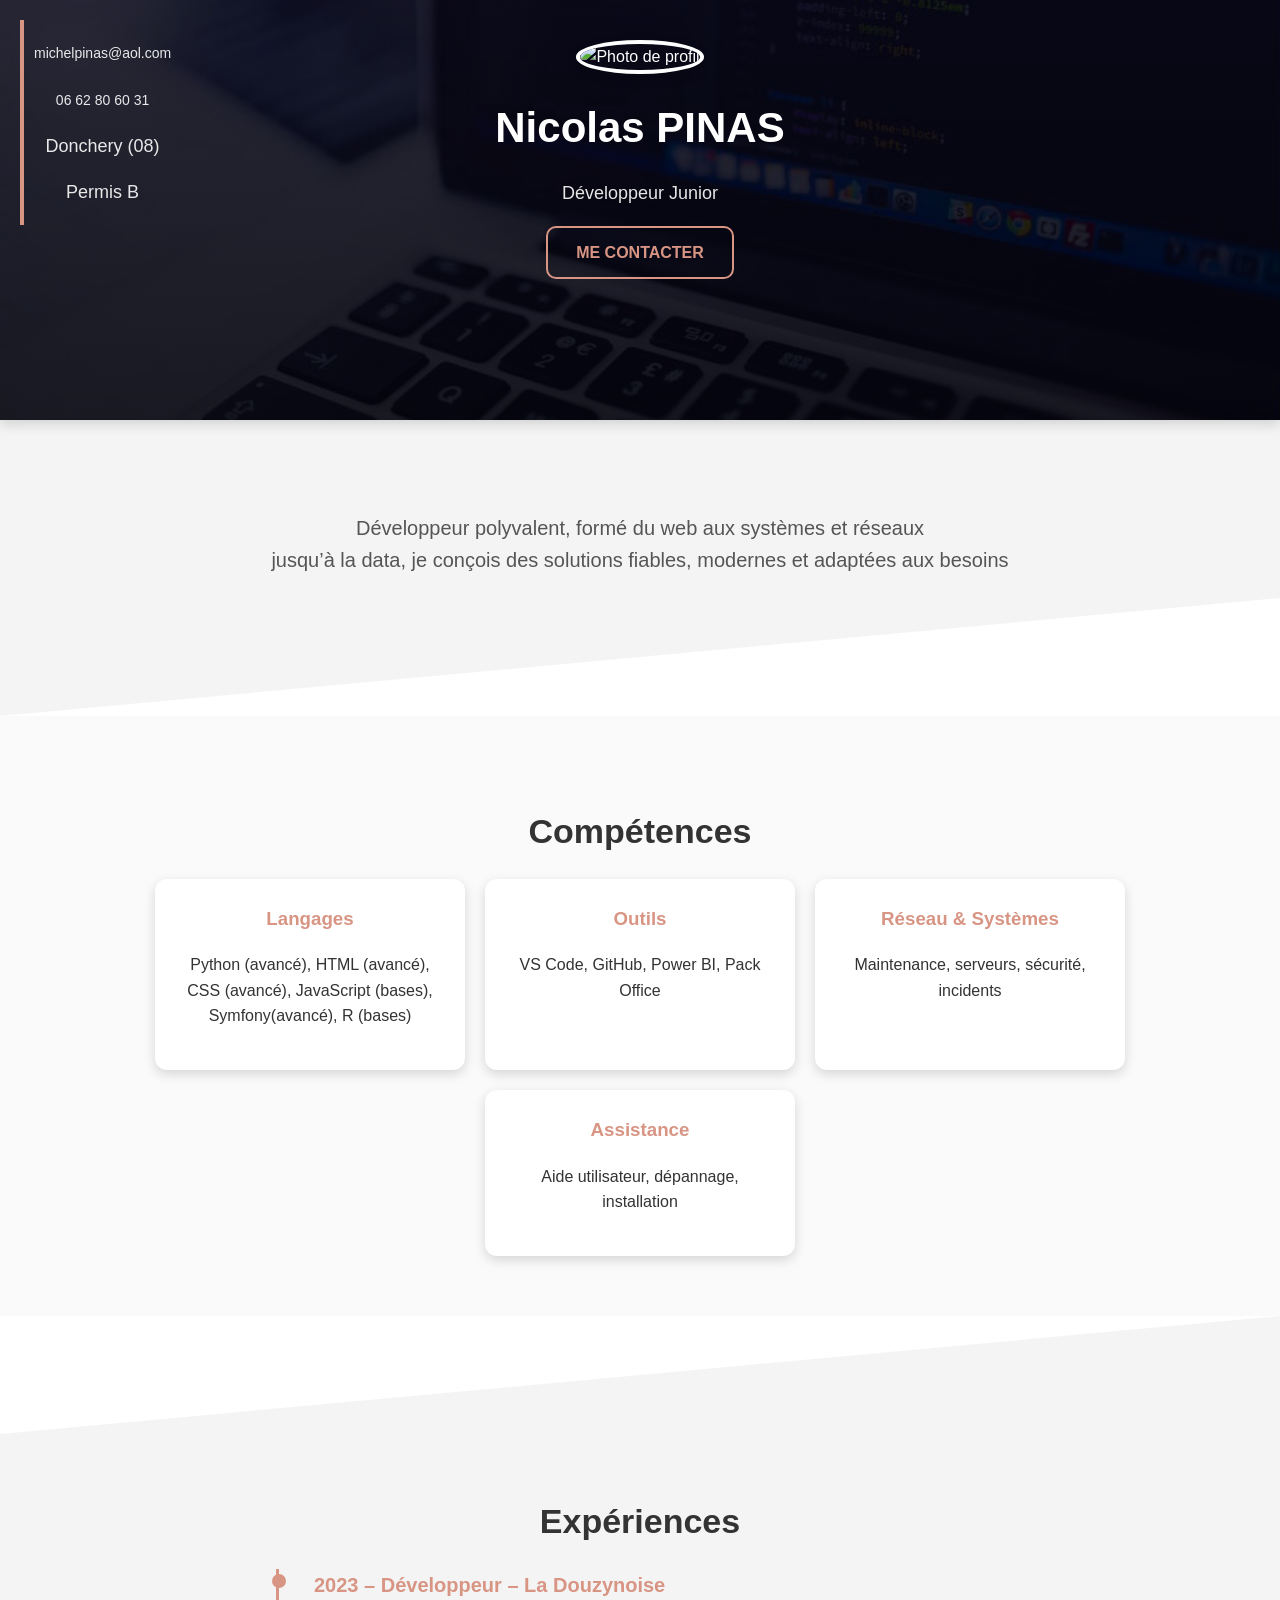
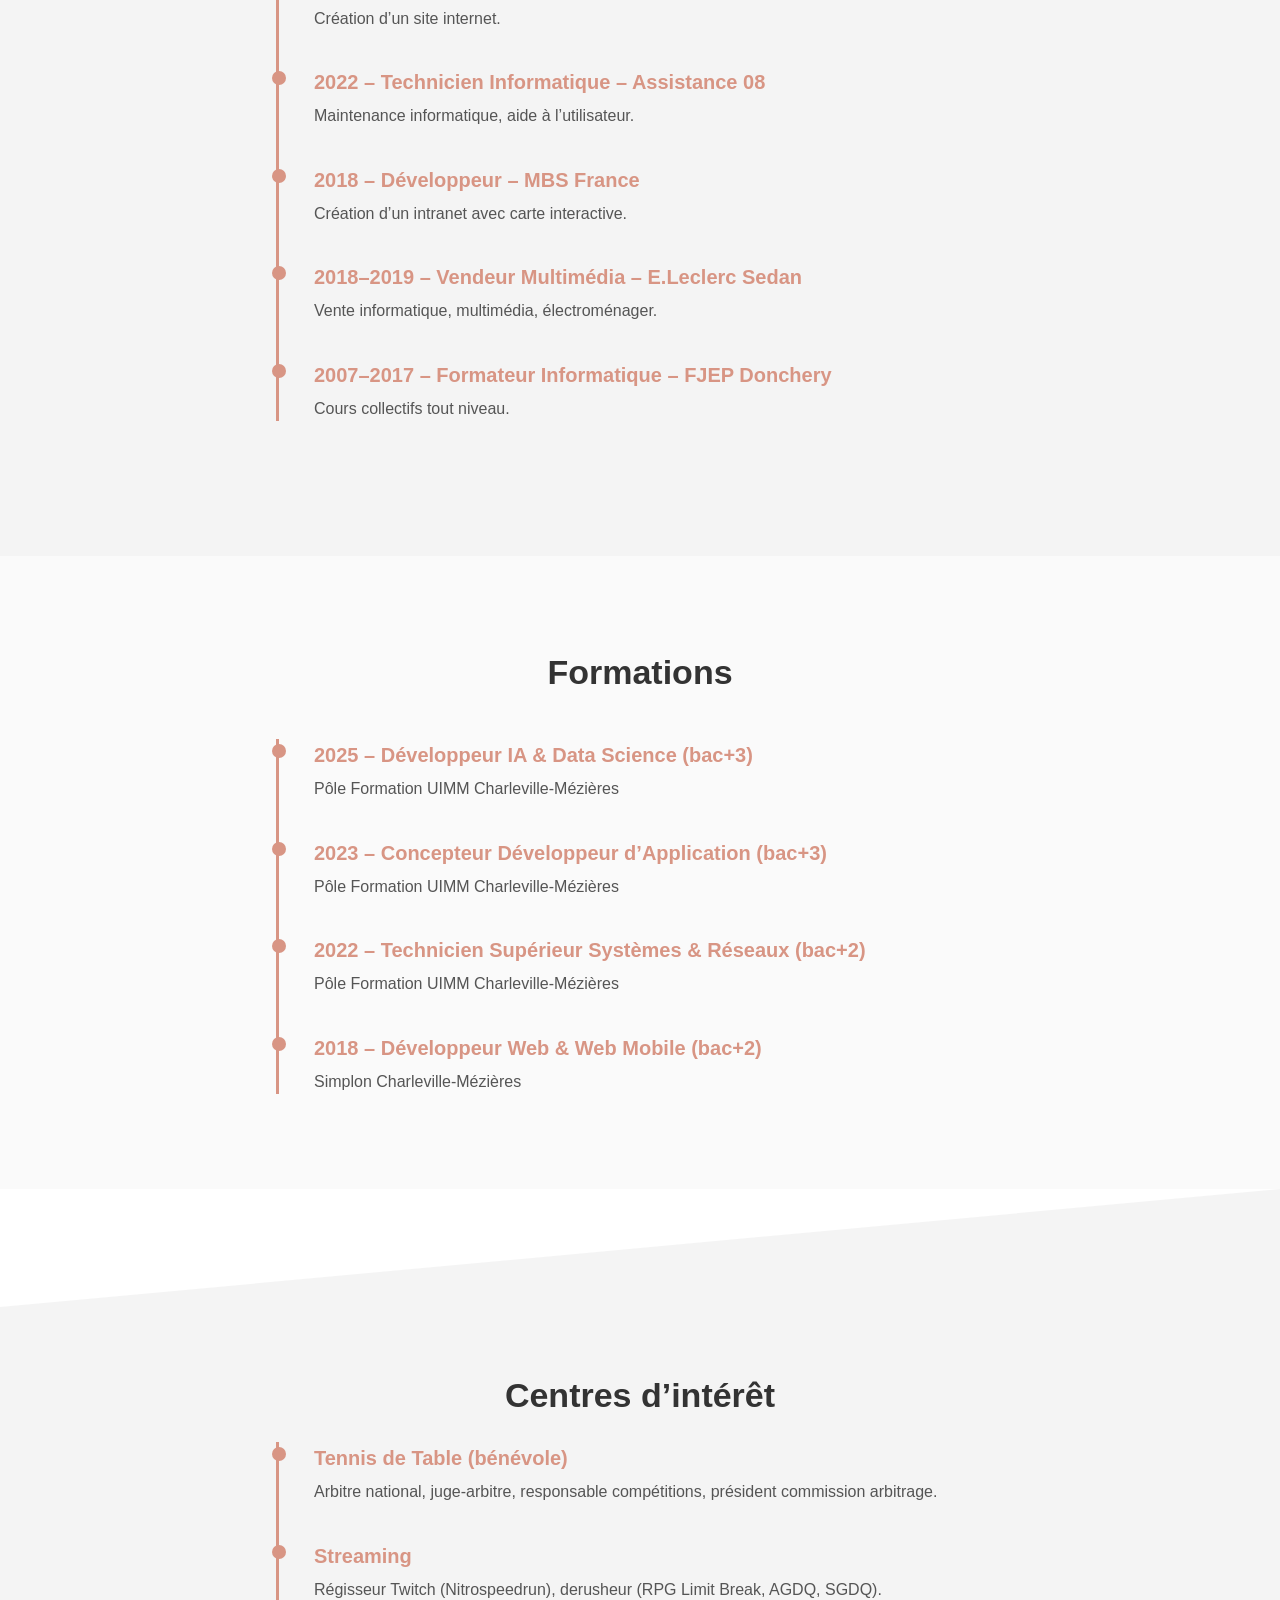
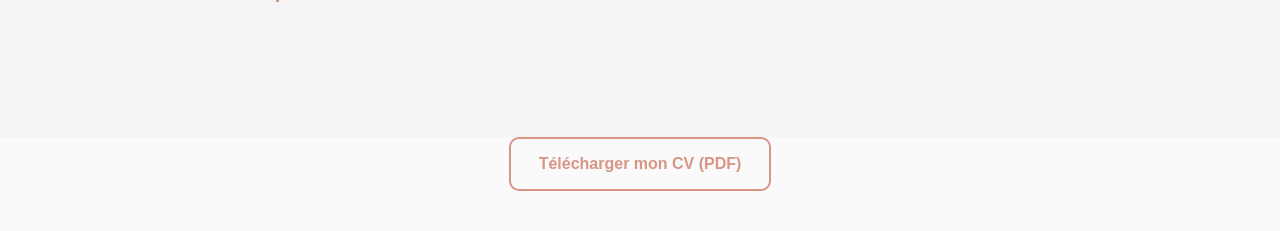
==== cv.html @ ec6dd77d "Mise en ligne du portfolio" ====
<!doctype html>
<html lang="fr">
  <head>
    <meta charset="UTF-8" />
    <meta name="viewport" content="width=device-width, initial-scale=1.0" />
    <link rel="stylesheet" href="/style.css" />
    <title>CV – Nicolas PINAS</title>
  </head>

  <body>
    <!-- HERO / COVER -->
    <div class="cover">
      <img src="/images/nico.png" class="cover_profile" alt="Photo de profil" />
      <h1>Nicolas PINAS</h1>
      <p>Développeur Junior</p>

      <div style="text-align: center">
        <a
          class="boutton_contact"
          href="mailto:michelpinas@aol.com?subject=Contact%20depuis%20mon%20CV"
        >
          ME CONTACTER
        </a>
      </div>

      <div class="cover_contact">
        <p><a href="mailto:michelpinas@aol.com">michelpinas@aol.com</a></p>
        <p><a href="tel:+33662806031">06 62 80 60 31</a></p>
        <p>Donchery (08)</p>
        <p>Permis B</p>
      </div>
    </div>

    <!-- INTRO -->
    <div class="section section_grise1">
      <div class="barre"></div>
      <p class="presentation">
        <br />Développeur polyvalent, formé du web aux systèmes et réseaux
        <br />
        jusqu’à la data, je conçois des solutions fiables, modernes et adaptées
        aux besoins
      </p>
    </div>

    <!-- COMPÉTENCES -->
    <div class="section">
      <h2>Compétences</h2>

      <div
        style="
          display: flex;
          flex-wrap: wrap;
          gap: 20px;
          justify-content: center;
        "
      >
        <div class="card">
          <h3>Langages</h3>
          <p>
            Python (avancé), HTML (avancé), CSS (avancé), JavaScript (bases),
            Symfony(avancé), R (bases)
          </p>
        </div>
        <div class="card">
          <h3>Outils</h3>
          <p>VS Code, GitHub, Power BI, Pack Office</p>
        </div>
        <div class="card">
          <h3>Réseau & Systèmes</h3>
          <p>Maintenance, serveurs, sécurité, incidents</p>
        </div>
        <div class="card">
          <h3>Assistance</h3>
          <p>Aide utilisateur, dépannage, installation</p>
        </div>
      </div>
    </div>

    <!-- EXPÉRIENCES -->
    <div class="section section_grise2">
      <h2>Expériences</h2>

      <div class="timeline">
        <div class="timeline_item">
          <h3>2023 – Développeur – La Douzynoise</h3>
          <p>Création d’un site internet.</p>
        </div>

        <div class="timeline_item">
          <h3>2022 – Technicien Informatique – Assistance 08</h3>
          <p>Maintenance informatique, aide à l’utilisateur.</p>
        </div>

        <div class="timeline_item">
          <h3>2018 – Développeur – MBS France</h3>
          <p>Création d’un intranet avec carte interactive.</p>
        </div>

        <div class="timeline_item">
          <h3>2018–2019 – Vendeur Multimédia – E.Leclerc Sedan</h3>
          <p>Vente informatique, multimédia, électroménager.</p>
        </div>

        <div class="timeline_item">
          <h3>2007–2017 – Formateur Informatique – FJEP Donchery</h3>
          <p>Cours collectifs tout niveau.</p>
        </div>
      </div>
    </div>

    <!-- FORMATIONS -->
    <div class="section">
      <h2>Formations</h2>

      <div class="timeline_wrapper">
        <div class="timeline">
          <div class="timeline_item">
            <h3>2025 – Développeur IA & Data Science (bac+3)</h3>
            <p>Pôle Formation UIMM Charleville-Mézières</p>
          </div>

          <div class="timeline_item">
            <h3>2023 – Concepteur Développeur d’Application (bac+3)</h3>
            <p>Pôle Formation UIMM Charleville-Mézières</p>
          </div>

          <div class="timeline_item">
            <h3>2022 – Technicien Supérieur Systèmes & Réseaux (bac+2)</h3>
            <p>Pôle Formation UIMM Charleville-Mézières</p>
          </div>

          <div class="timeline_item">
            <h3>2018 – Développeur Web & Web Mobile (bac+2)</h3>
            <p>Simplon Charleville-Mézières</p>
          </div>
        </div>
      </div>
    </div>

    <!-- CENTRES D'INTÉRÊT -->
    <div class="section section_grise2">
      <h2>Centres d’intérêt</h2>

      <div class="timeline">
        <div class="timeline_item">
          <h3>Tennis de Table (bénévole)</h3>
          <p>
            Arbitre national, juge-arbitre, responsable compétitions, président
            commission arbitrage.
          </p>
        </div>

        <div class="timeline_item">
          <h3>Streaming</h3>
          <p>
            Régisseur Twitch (Nitrospeedrun), derusheur (RPG Limit Break, AGDQ,
            SGDQ).
          </p>
        </div>
      </div>
    </div>

    <!-- BOUTON CV -->
    <div style="text-align: center; margin-bottom: 40px">
      <a class="boutton_cv" href="cv_Nicolas_Pinas.pdf"
        >Télécharger mon CV (PDF)</a
      >
    </div>
  </body>
</html>
---- style.css ----
/* ============================================================
   VARIABLES
============================================================ */
:root {
  --color1: #d89584;
  --color2: #ffffff;
  --color3: #f4f4f4;
  --text-dark: #333;
  --text-light: #555;
  --shadow: 0 4px 12px rgba(0, 0, 0, 0.15);
  --shadow-hover: 0 6px 20px rgba(0, 0, 0, 0.25);
  --radius: 12px;
  --transition: 0.3s ease;
}

/* ============================================================
   GLOBAL
============================================================ */
body {
  margin: 0;
  font-family: "Segoe UI", Arial, sans-serif;
  background-color: #fafafa;
  color: var(--text-dark);
  line-height: 1.6;
}

h1,
h2,
h3 {
  font-weight: 700;
}

/* ============================================================
   COVER / HERO
============================================================ */
.cover {
  background:
    linear-gradient(to bottom, rgba(0, 0, 0, 0.4), rgba(0, 0, 0, 0.6)),
    url(/images/cover.jpg) no-repeat center/cover;
  height: 380px;
  position: relative;
  text-align: center;
  color: white;
  padding-top: 40px;
  box-shadow: var(--shadow);
}

.cover_profile {
  height: 120px;
  border-radius: 50%;
  border: 4px solid white;
  box-shadow: var(--shadow);
  margin-bottom: 10px;
  transition: var(--transition);
}

.cover_profile:hover {
  transform: scale(1.05);
}

.cover h1 {
  font-size: 42px;
  margin: 10px 0 5px 0;
}

.cover p {
  font-size: 18px;
  opacity: 0.9;
}

.cover_contact {
  position: absolute;
  top: 20px;
  left: 20px;
  border-left: 4px solid var(--color1);
  padding-left: 10px;
}

.cover_contact a {
  color: white;
  text-decoration: none;
  font-size: 14px;
  transition: var(--transition);
}

.cover_contact a:hover {
  opacity: 0.7;
}

/* ============================================================
   BUTTONS — CHOISIS TON STYLE CI-DESSOUS
============================================================ */

/* ------------------------------------------------------------
   STYLE 1 — GLASSMORPHISM (MODERNE, TRANSLUCIDE)
------------------------------------------------------------ */
/*
.boutton_contact,
.boutton_cv {
  display: inline-block;
  padding: 12px 28px;
  border-radius: var(--radius);
  background: rgba(255, 255, 255, 0.15);
  backdrop-filter: blur(6px);
  border: 1px solid rgba(255, 255, 255, 0.4);
  color: white;
  font-weight: 600;
  text-decoration: none;
  transition: var(--transition);
}

.boutton_contact:hover,
.boutton_cv:hover {
  background: var(--color1);
  border-color: var(--color1);
  transform: translateY(-3px);
  box-shadow: var(--shadow-hover);
}
*/

/* ------------------------------------------------------------
   STYLE 2 — MATERIAL DESIGN (BOUTON PLEIN, PRO)
------------------------------------------------------------ */
/*
.boutton_contact,
.boutton_cv {
  display: inline-block;
  padding: 12px 28px;
  border-radius: 8px;
  background: var(--color1);
  color: white;
  font-weight: 600;
  text-decoration: none;
  transition: var(--transition);
  box-shadow: var(--shadow);
}

.boutton_contact:hover,
.boutton_cv:hover {
  background: #c07a6c;
  transform: translateY(-3px);
  box-shadow: var(--shadow-hover);
}
*/

/* ------------------------------------------------------------
   STYLE 3 — OUTLINE PREMIUM (ÉLÉGANT, MINIMALISTE)
------------------------------------------------------------ */

.boutton_contact,
.boutton_cv {
  display: inline-block;
  padding: 12px 28px;
  border-radius: 10px;
  border: 2px solid var(--color1);
  color: var(--color1);
  background: transparent;
  font-weight: 600;
  text-decoration: none;
  transition: var(--transition);
}

.boutton_contact:hover,
.boutton_cv:hover {
  background: var(--color1);
  color: white;
  transform: translateY(-3px);
}

/* ============================================================
   SECTIONS
============================================================ */
.section {
  padding: 60px 40px;
}

.section_grise1 {
  background: url(/images/triangle2white.svg) no-repeat center bottom/100%;
  background-color: var(--color3);
  padding-bottom: 140px;
}

.section_grise2 {
  background: url(/images/triangle1white.svg) no-repeat center top/100%;
  background-color: var(--color3);
  padding-top: 150px;
  padding-bottom: 100px;
}

h2 {
  text-align: center;
  font-size: 34px;
  margin-bottom: 20px;
  color: var(--text-dark);
}

.presentation {
  text-align: center;
  font-size: 20px;
  max-width: 800px;
  margin: auto;
  color: var(--text-light);
}

/* ============================================================
   CARDS
============================================================ */
.card {
  background: white;
  border-radius: var(--radius);
  padding: 25px;
  width: 260px;
  text-align: center;
  box-shadow: var(--shadow);
  transition: var(--transition);
}

.card:hover {
  transform: translateY(-6px);
  box-shadow: var(--shadow-hover);
}

.card h3 {
  margin-top: 0;
  color: var(--color1);
}

/* ============================================================
   TIMELINE
============================================================ */
.timeline_wrapper {
  margin-top: 40px;
}

.timeline {
  max-width: 700px;
  margin: auto;
  border-left: 3px solid var(--color1);
  padding-left: 25px;
}

.timeline_item {
  margin-bottom: 35px;
  position: relative;
  padding-left: 10px;
}

.timeline_item::before {
  content: "";
  width: 14px;
  height: 14px;
  background: var(--color1);
  border-radius: 50%;
  position: absolute;
  left: -32px;
  top: 5px;
}

.timeline_item h3 {
  margin: 0;
  color: var(--color1);
  font-size: 20px;
}

.timeline_item p {
  margin-top: 5px;
  color: var(--text-light);
}

/* ============================================================
   RESPONSIVE
============================================================ */
@media (max-width: 768px) {
  .card {
    width: 100%;
  }

  .timeline {
    border-left: none;
    padding-left: 0;
  }

  .timeline_item::before {
    display: none;
  }

  .cover {
    height: auto;
    padding-bottom: 40px;
  }
}
.about_container {
  max-width: 900px;
  margin: auto;
  text-align: center;
}

.about_highlights {
  display: flex;
  justify-content: center;
  gap: 25px;
  margin-top: 40px;
  flex-wrap: wrap;
}

.highlight_item {
  background: white;
  border-radius: var(--radius);
  padding: 25px;
  width: 260px;
  box-shadow: var(--shadow);
  transition: var(--transition);
}

.highlight_item:hover {
  transform: translateY(-6px);
  box-shadow: var(--shadow-hover);
}

.highlight_item h3 {
  margin-top: 0;
  color: var(--color1);
}
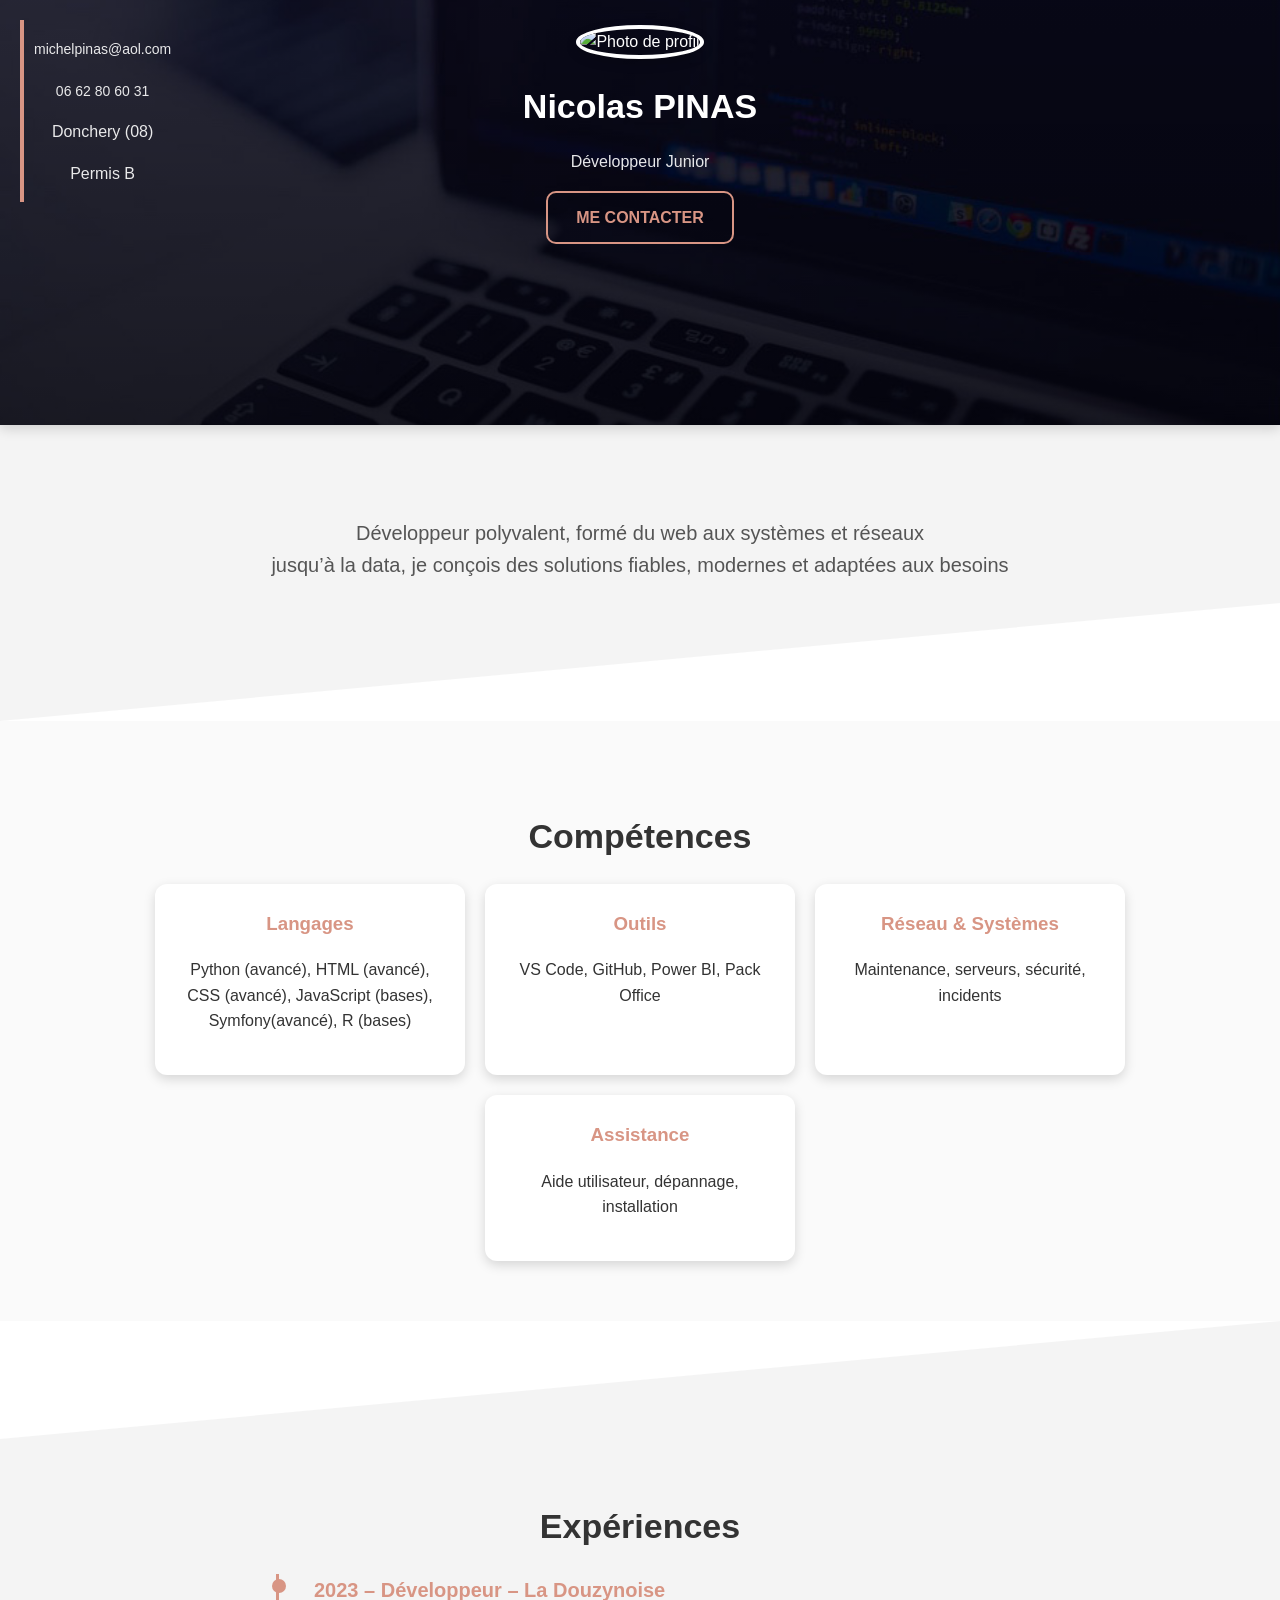
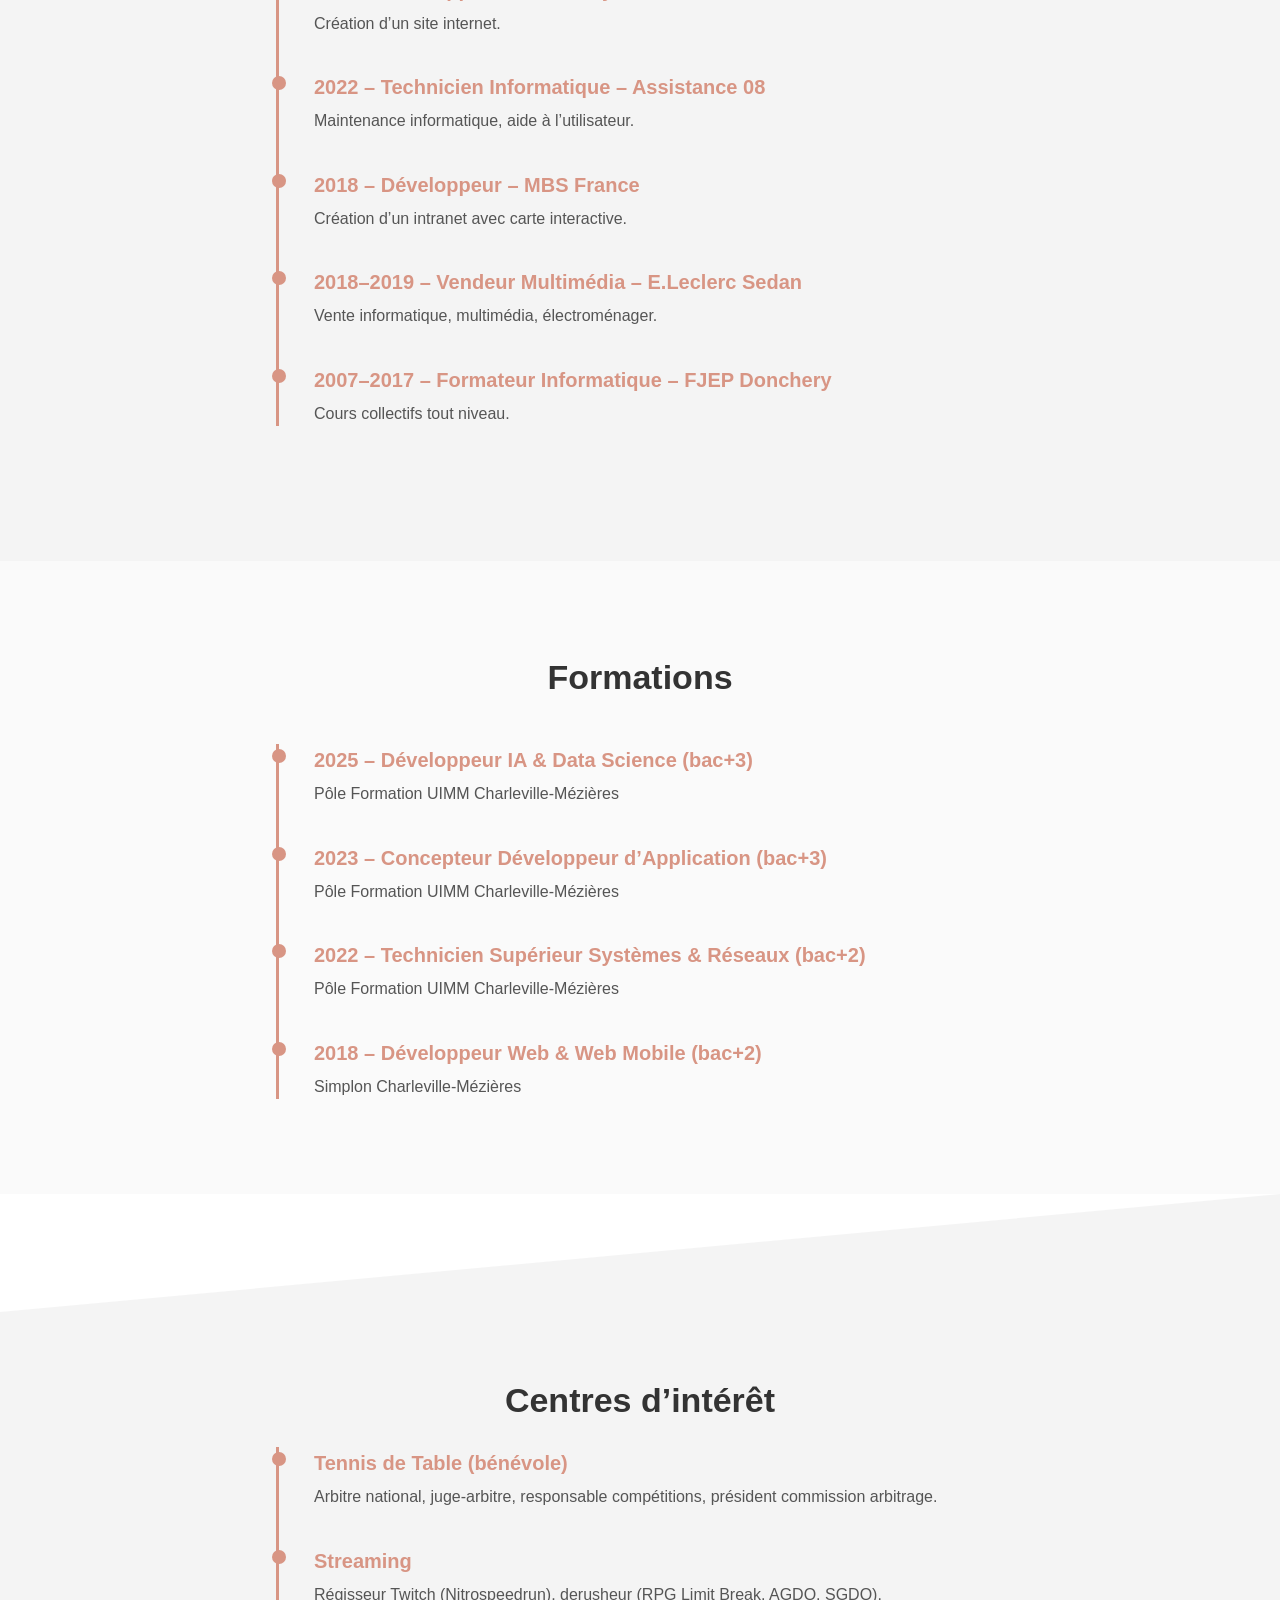
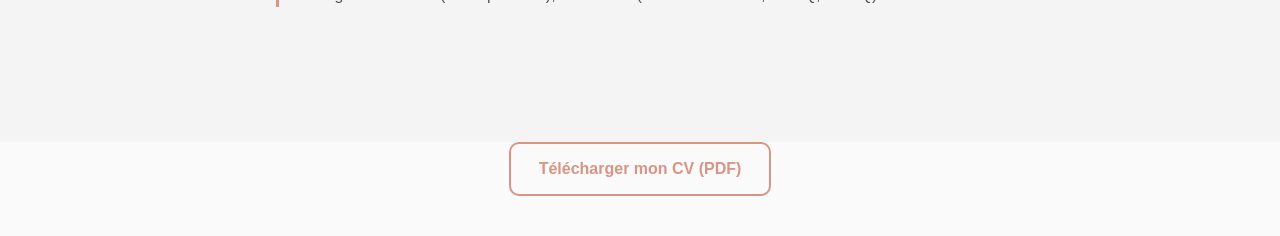
==== commit c66eb5c0: "Update stylesheet link with version query parameter" ====
--- a/cv.html
+++ b/cv.html
@@ -3,14 +3,14 @@
   <head>
     <meta charset="UTF-8" />
     <meta name="viewport" content="width=device-width, initial-scale=1.0" />
-    <link rel="stylesheet" href="/style.css" />
+    <link rel="stylesheet" href="style.css?v=4" />
     <title>CV – Nicolas PINAS</title>
   </head>
 
   <body>
     <!-- HERO / COVER -->
     <div class="cover">
-      <img src="/images/nico.png" class="cover_profile" alt="Photo de profil" />
+      <img src="images/nico.png" class="cover_profile" alt="Photo de profil" />
       <h1>Nicolas PINAS</h1>
       <p>Développeur Junior</p>
 
--- a/style.css
+++ b/style.css
@@ -36,12 +36,12 @@
 .cover {
   background:
     linear-gradient(to bottom, rgba(0, 0, 0, 0.4), rgba(0, 0, 0, 0.6)),
-    url(/images/cover.jpg) no-repeat center/cover;
-  height: 380px;
+    url(images/cover.jpg) no-repeat center/cover;
+  height: 400px; /* cover réduite */
   position: relative;
   text-align: center;
   color: white;
-  padding-top: 40px;
+  padding-top: 25px;
   box-shadow: var(--shadow);
 }
 
@@ -59,12 +59,12 @@
 }
 
 .cover h1 {
-  font-size: 42px;
+  font-size: 34px;
   margin: 10px 0 5px 0;
 }
 
 .cover p {
-  font-size: 18px;
+  font-size: 16px;
   opacity: 0.9;
 }
 
@@ -88,65 +88,8 @@
 }
 
 /* ============================================================
-   BUTTONS — CHOISIS TON STYLE CI-DESSOUS
-============================================================ */
-
-/* ------------------------------------------------------------
-   STYLE 1 — GLASSMORPHISM (MODERNE, TRANSLUCIDE)
------------------------------------------------------------- */
-/*
-.boutton_contact,
-.boutton_cv {
-  display: inline-block;
-  padding: 12px 28px;
-  border-radius: var(--radius);
-  background: rgba(255, 255, 255, 0.15);
-  backdrop-filter: blur(6px);
-  border: 1px solid rgba(255, 255, 255, 0.4);
-  color: white;
-  font-weight: 600;
-  text-decoration: none;
-  transition: var(--transition);
-}
-
-.boutton_contact:hover,
-.boutton_cv:hover {
-  background: var(--color1);
-  border-color: var(--color1);
-  transform: translateY(-3px);
-  box-shadow: var(--shadow-hover);
-}
-*/
-
-/* ------------------------------------------------------------
-   STYLE 2 — MATERIAL DESIGN (BOUTON PLEIN, PRO)
------------------------------------------------------------- */
-/*
-.boutton_contact,
-.boutton_cv {
-  display: inline-block;
-  padding: 12px 28px;
-  border-radius: 8px;
-  background: var(--color1);
-  color: white;
-  font-weight: 600;
-  text-decoration: none;
-  transition: var(--transition);
-  box-shadow: var(--shadow);
-}
-
-.boutton_contact:hover,
-.boutton_cv:hover {
-  background: #c07a6c;
-  transform: translateY(-3px);
-  box-shadow: var(--shadow-hover);
-}
-*/
-
-/* ------------------------------------------------------------
-   STYLE 3 — OUTLINE PREMIUM (ÉLÉGANT, MINIMALISTE)
------------------------------------------------------------- */
-
+   BUTTONS — OUTLINE PREMIUM
+============================================================ */
 .boutton_contact,
 .boutton_cv {
   display: inline-block;
@@ -175,13 +118,13 @@
 }
 
 .section_grise1 {
-  background: url(/images/triangle2white.svg) no-repeat center bottom/100%;
+  background: url(images/triangle2white.svg) no-repeat center bottom/100%;
   background-color: var(--color3);
   padding-bottom: 140px;
 }
 
 .section_grise2 {
-  background: url(/images/triangle1white.svg) no-repeat center top/100%;
+  background: url(images/triangle1white.svg) no-repeat center top/100%;
   background-color: var(--color3);
   padding-top: 150px;
   padding-bottom: 100px;
@@ -285,10 +228,14 @@
   }
 
   .cover {
-    height: auto;
+    height: 220px;
     padding-bottom: 40px;
   }
 }
+
+/* ============================================================
+   ABOUT SECTION
+============================================================ */
 .about_container {
   max-width: 900px;
   margin: auto;
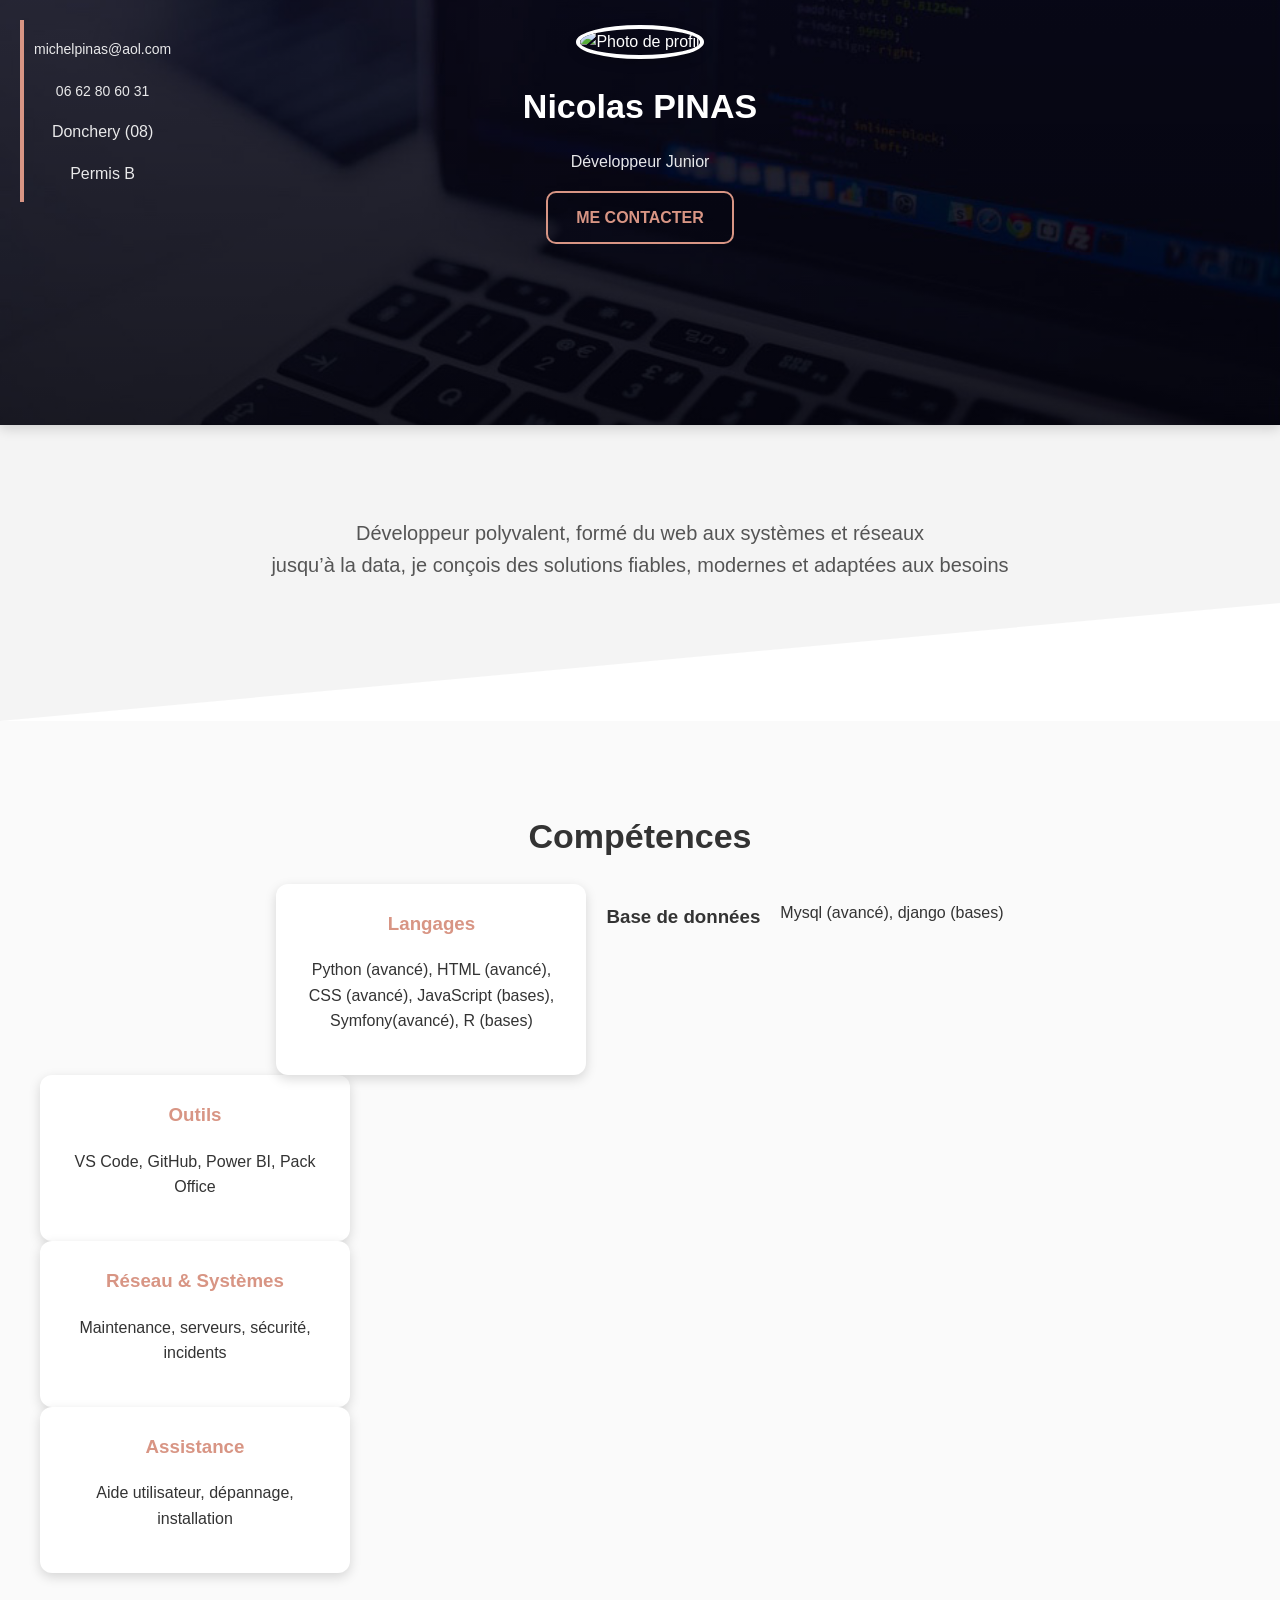
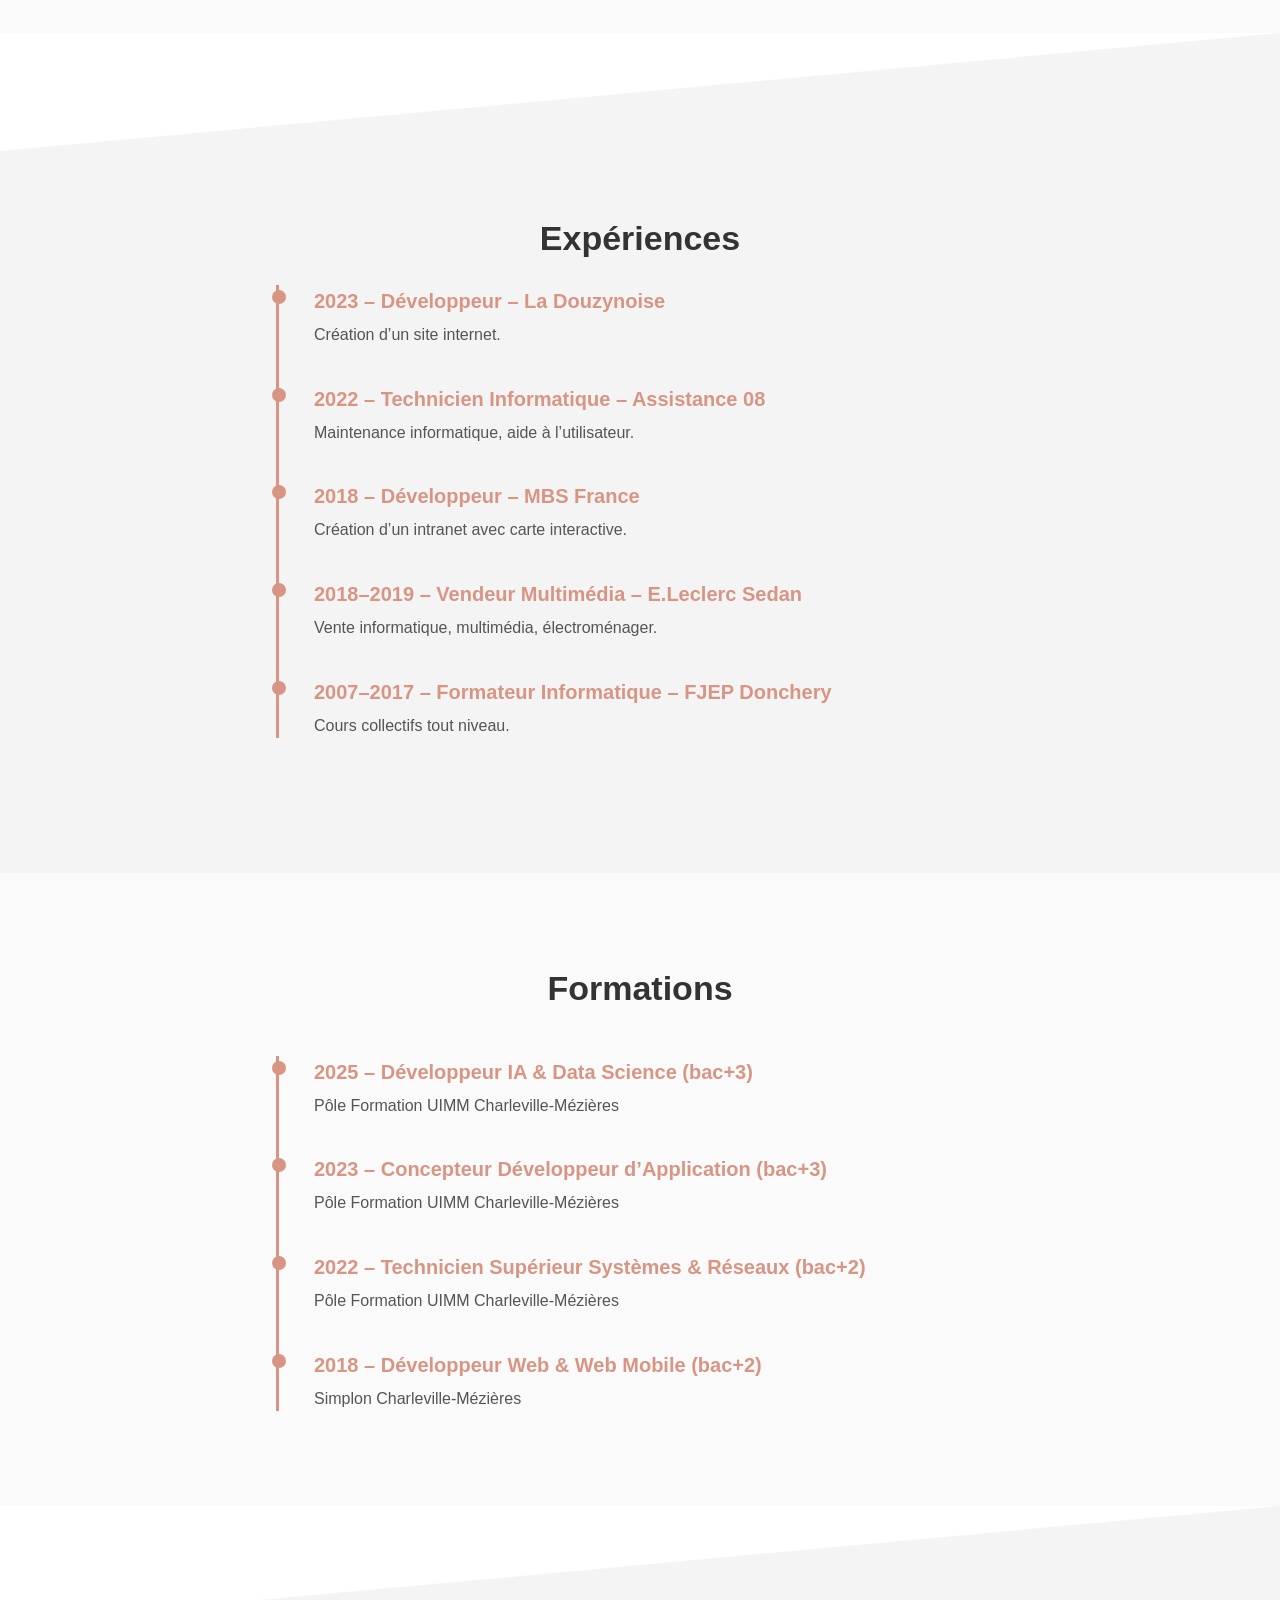
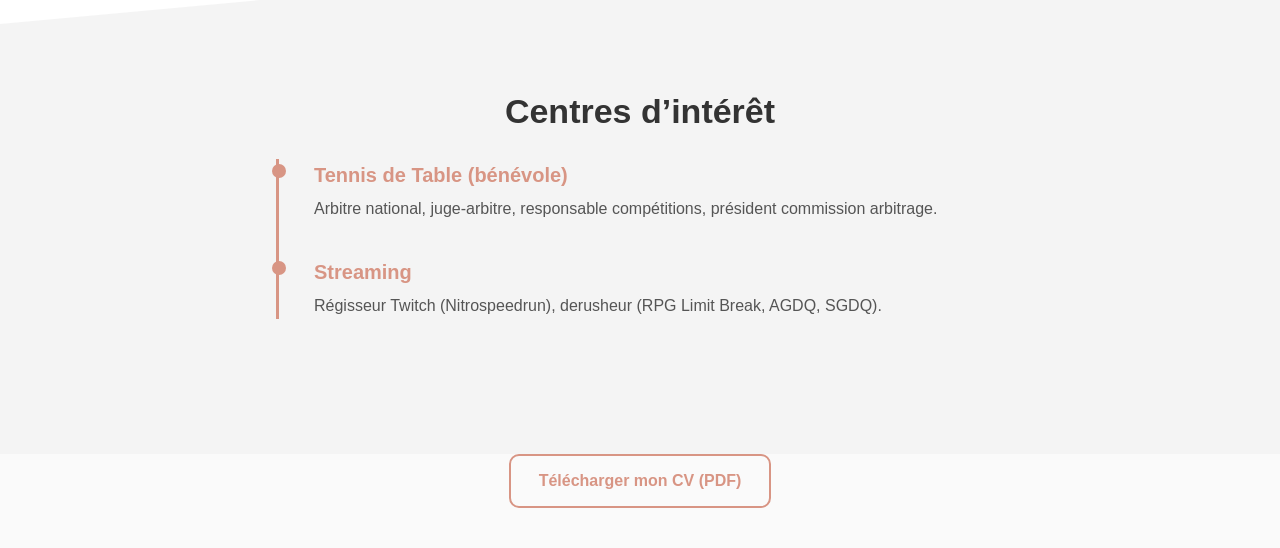
==== commit ea68e2f1: "Update cv.html" ====
--- a/cv.html
+++ b/cv.html
@@ -59,6 +59,11 @@
           <p>
             Python (avancé), HTML (avancé), CSS (avancé), JavaScript (bases),
             Symfony(avancé), R (bases)
+          </p>
+        </div>
+          <h3>Base de données</h3>
+          <p>
+            Mysql (avancé), django (bases) 
           </p>
         </div>
         <div class="card">
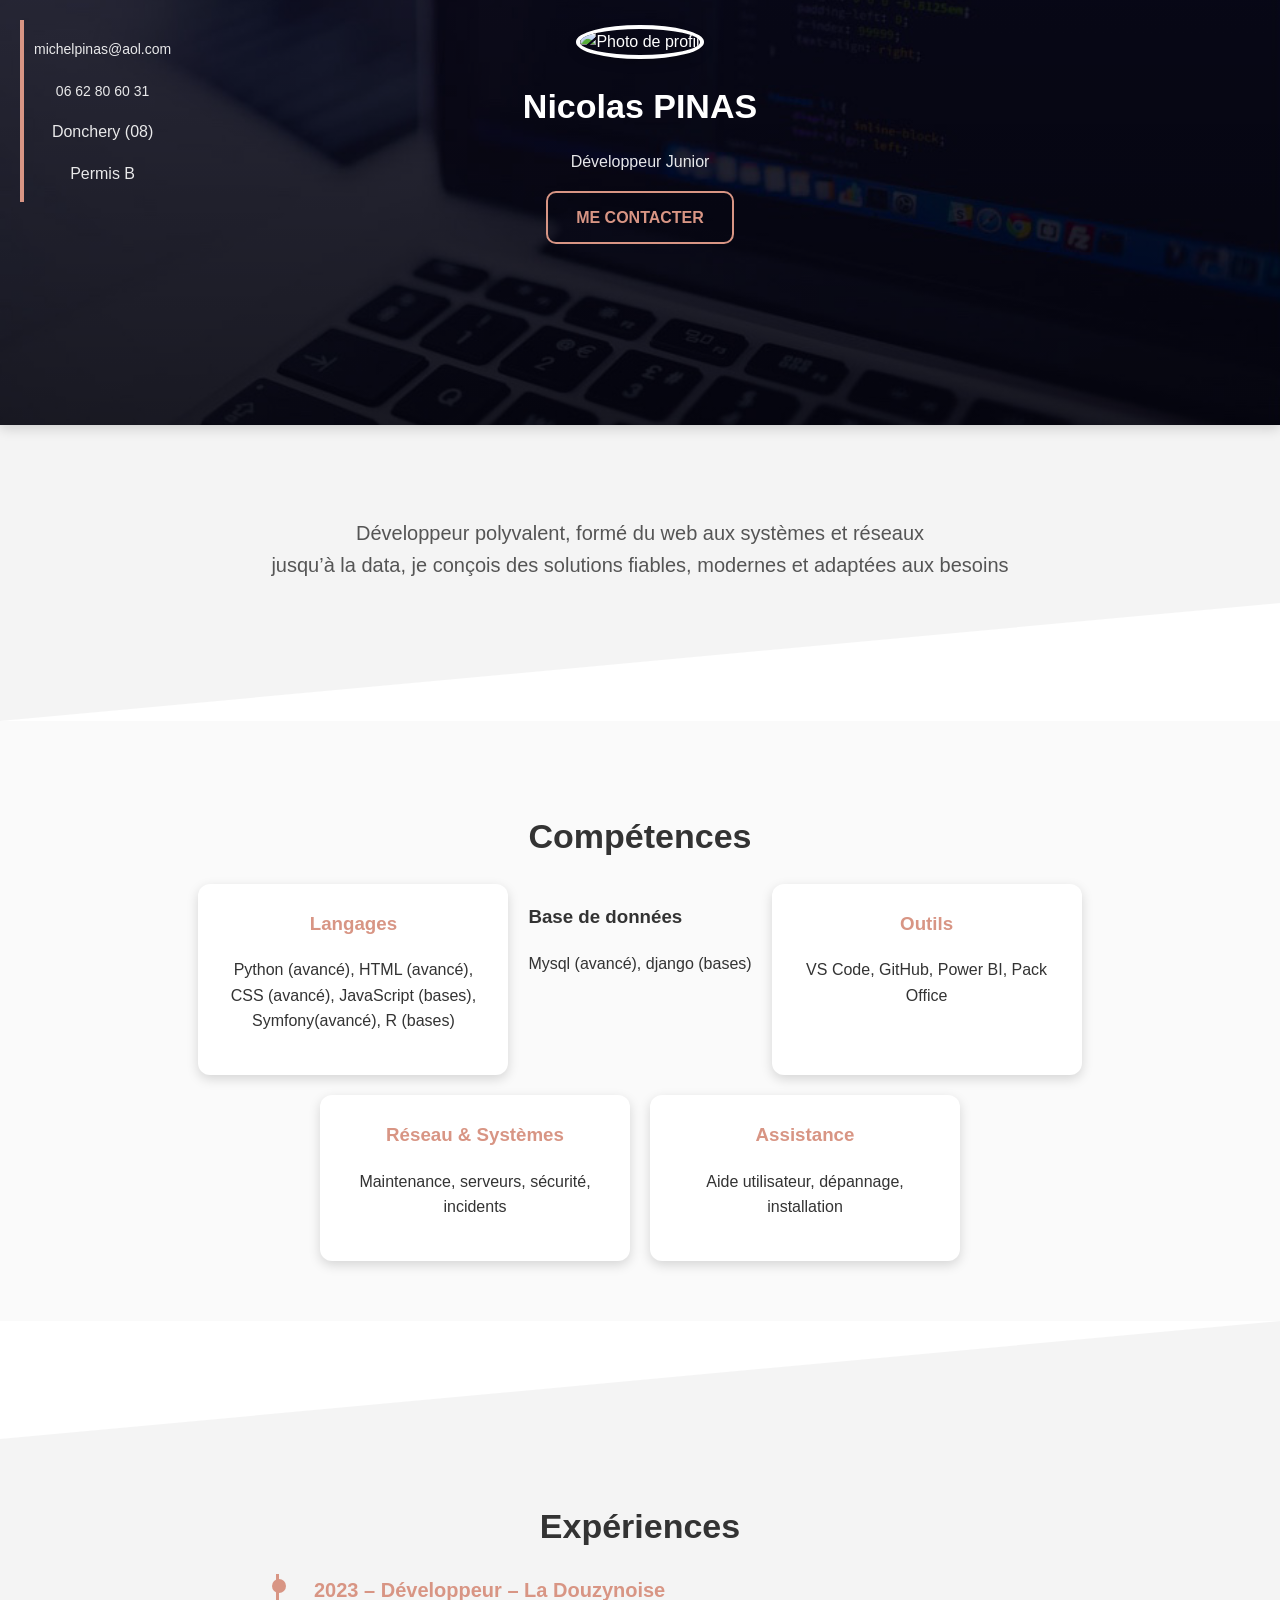
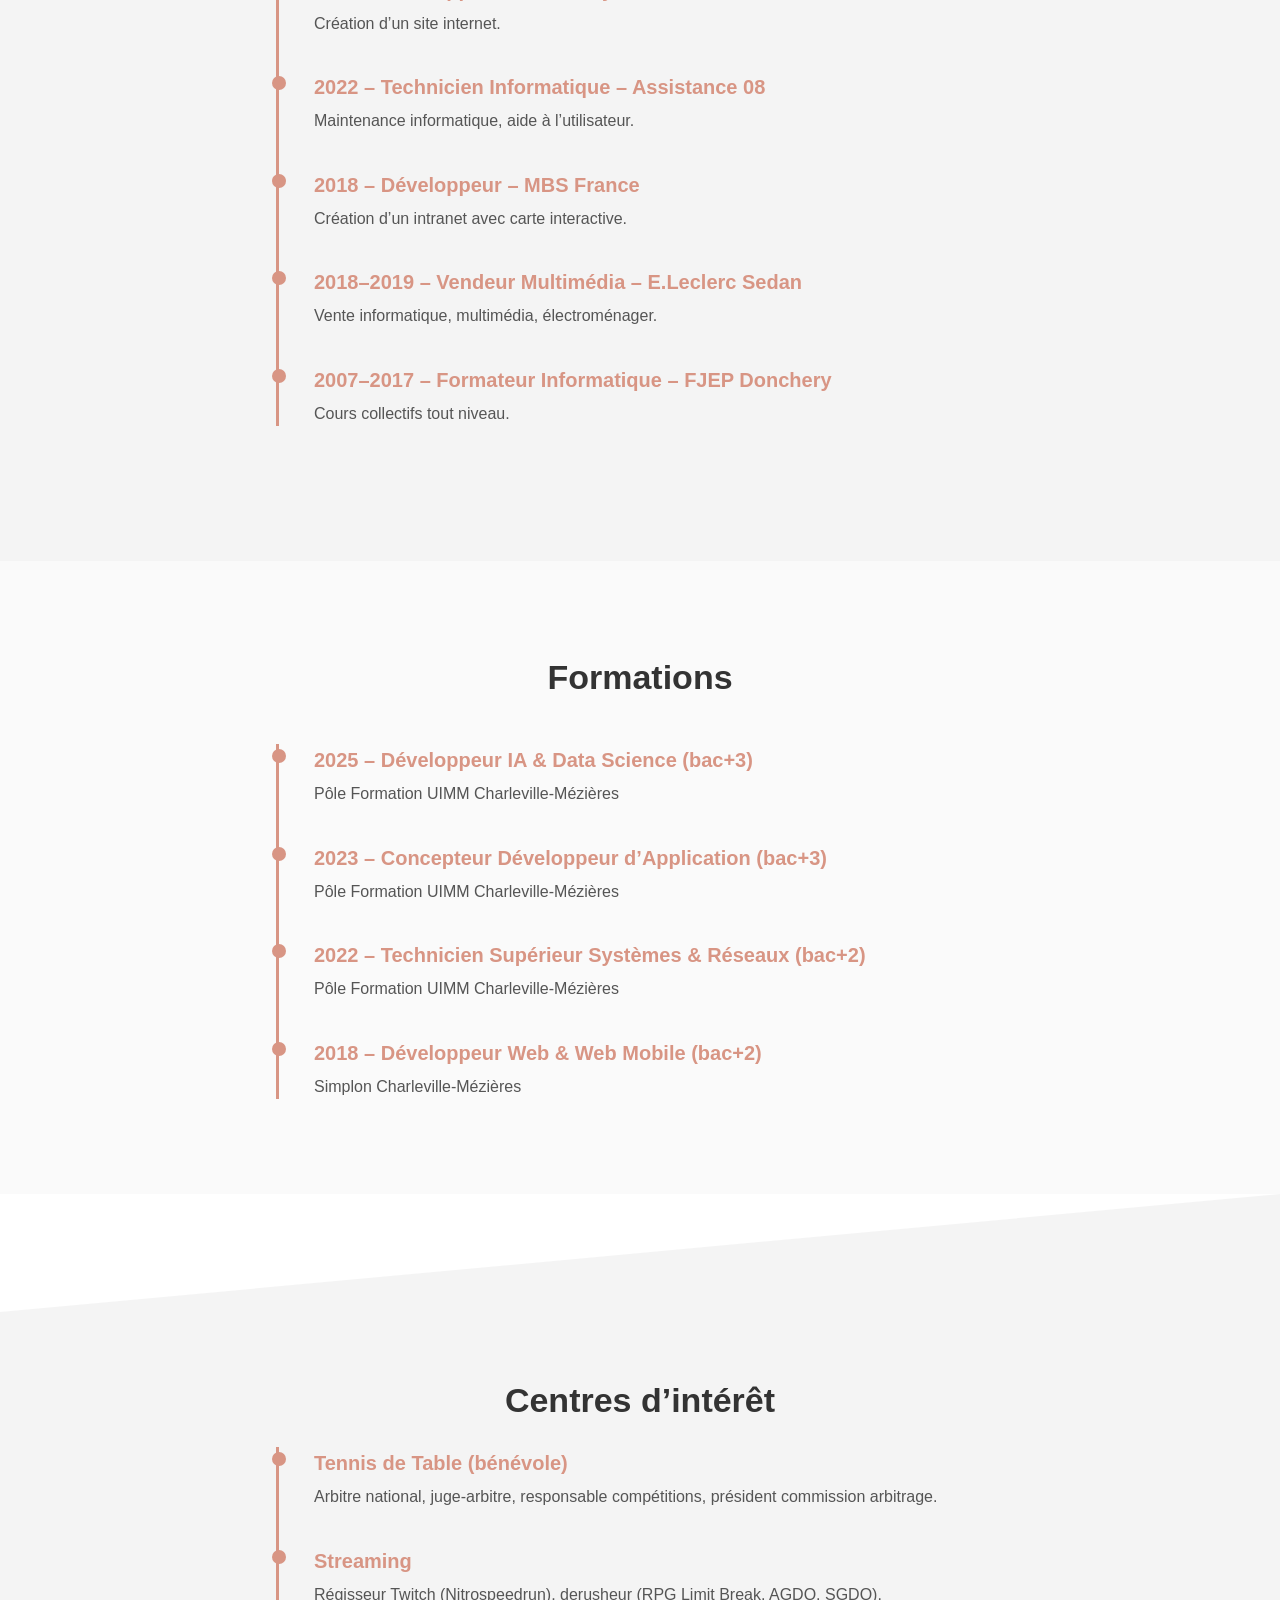
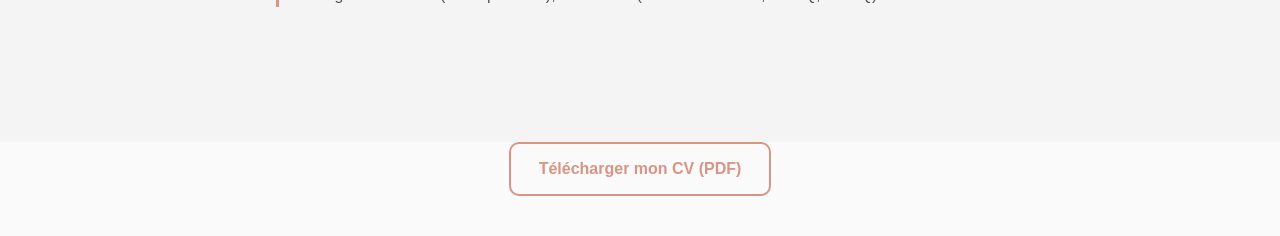
==== commit 9c86e093: "Add database skills section to cv.html" ====
--- a/cv.html
+++ b/cv.html
@@ -61,6 +61,7 @@
             Symfony(avancé), R (bases)
           </p>
         </div>
+        <div>
           <h3>Base de données</h3>
           <p>
             Mysql (avancé), django (bases) 
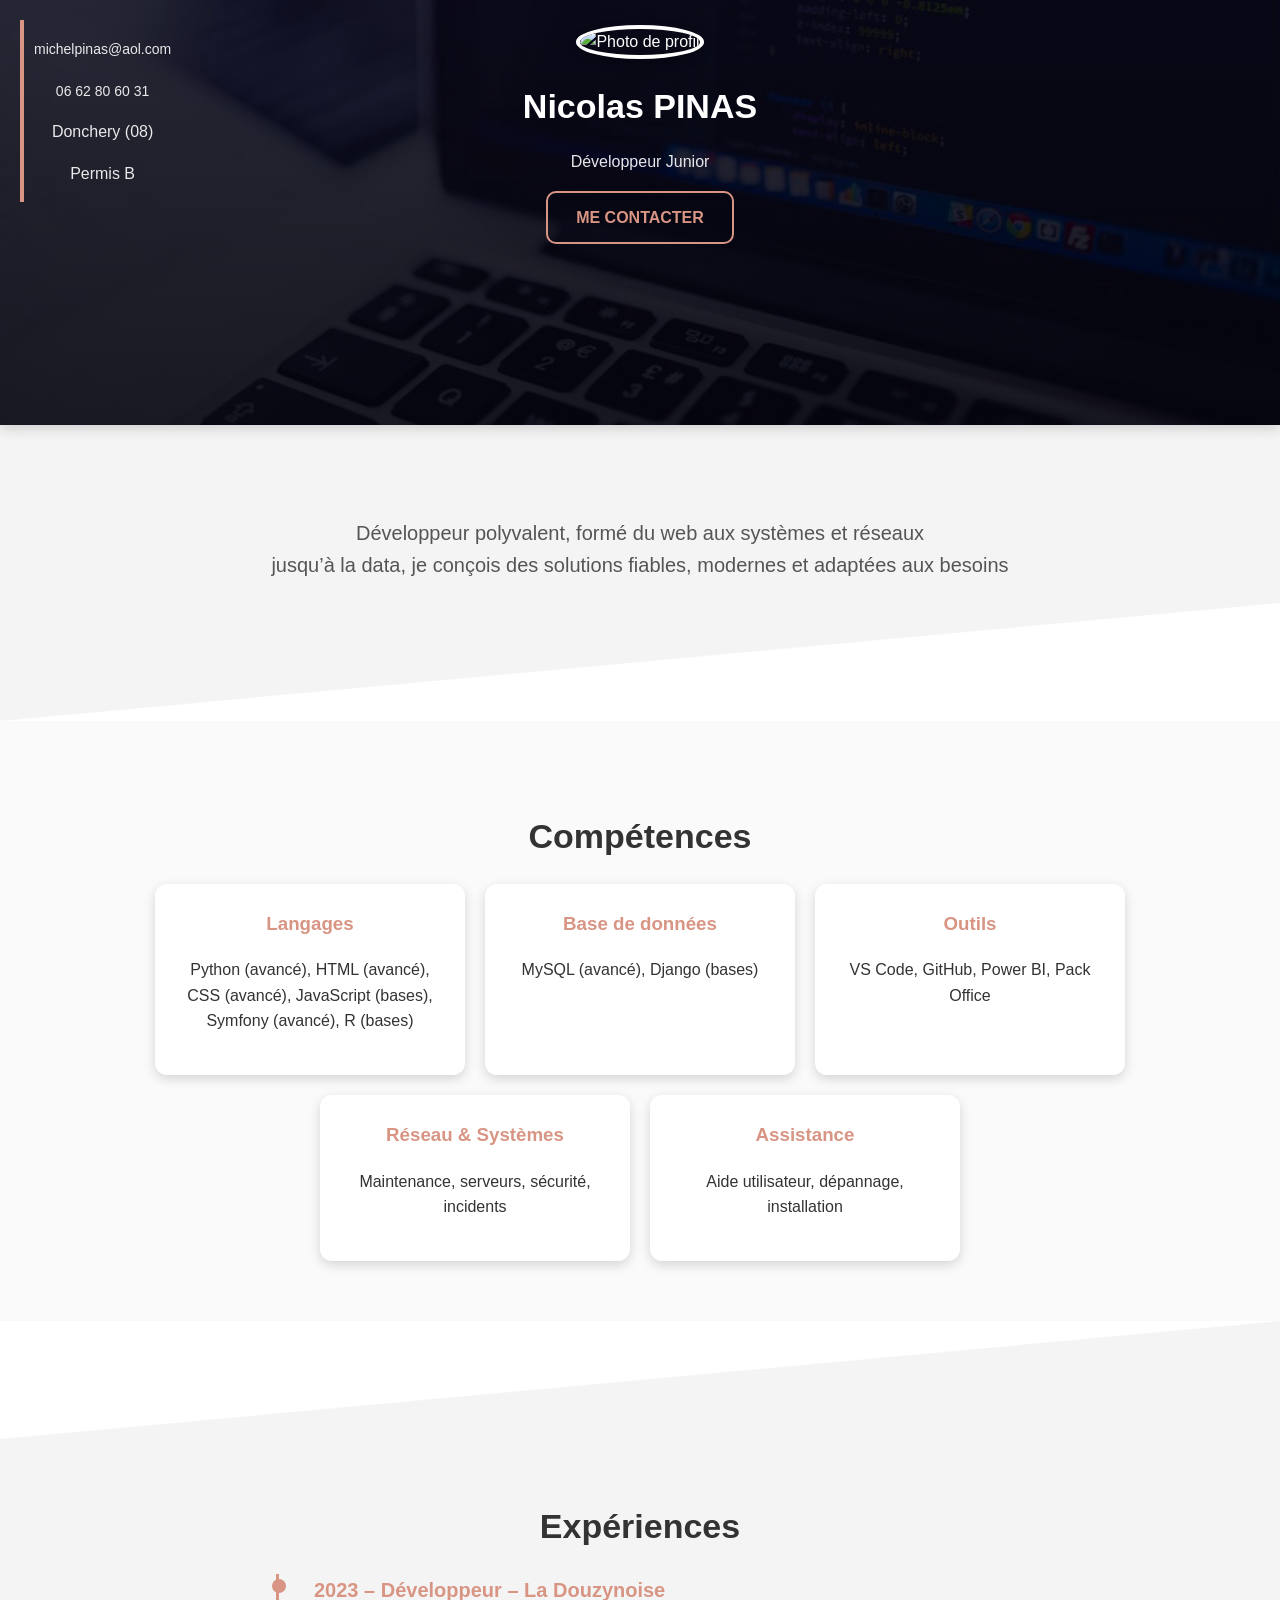
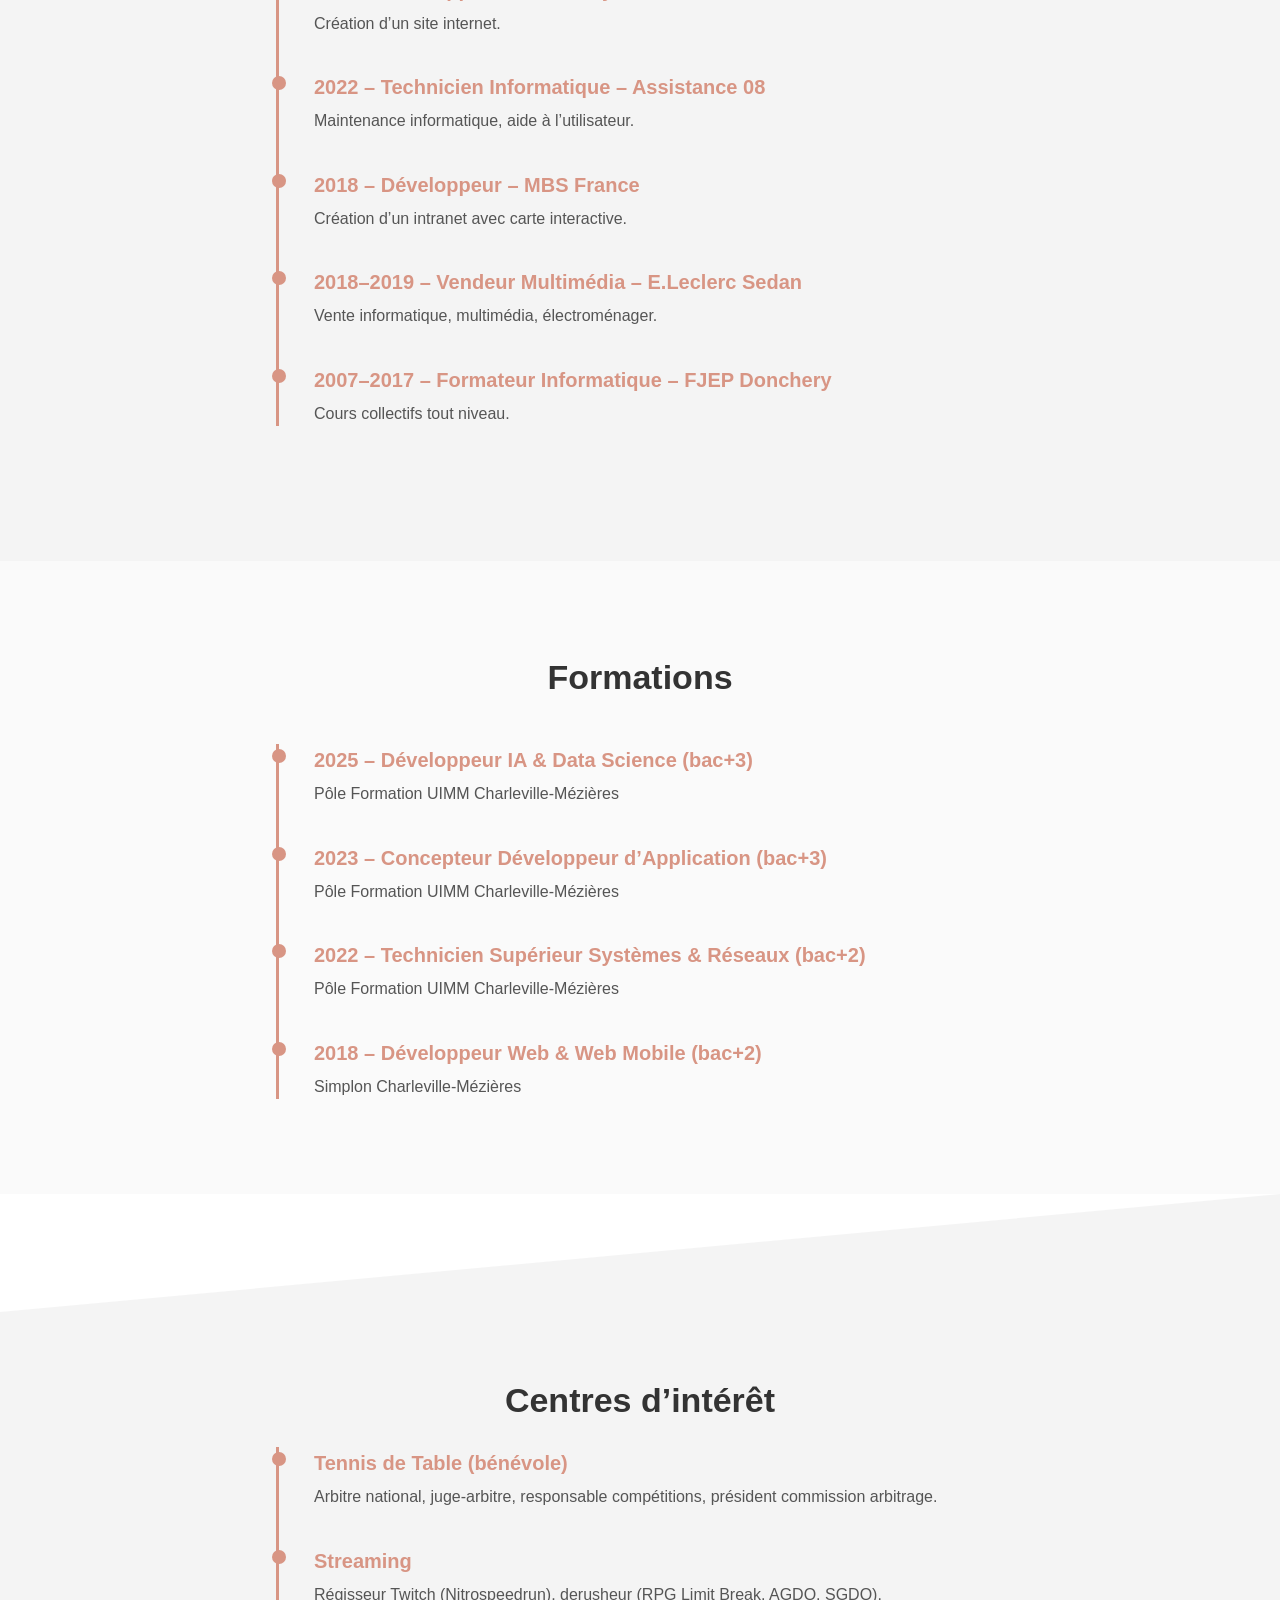
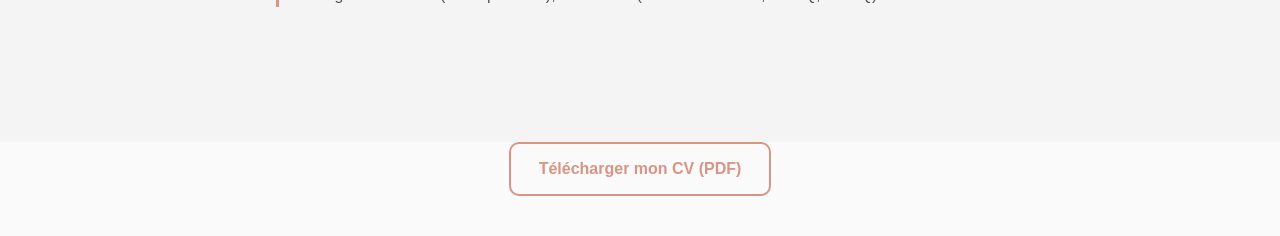
==== commit bcb7fc23: "Update cv.html" ====
--- a/cv.html
+++ b/cv.html
@@ -58,23 +58,27 @@
           <h3>Langages</h3>
           <p>
             Python (avancé), HTML (avancé), CSS (avancé), JavaScript (bases),
-            Symfony(avancé), R (bases)
+            Symfony (avancé), R (bases)
           </p>
         </div>
-        <div>
+
+        <div class="card">
           <h3>Base de données</h3>
           <p>
-            Mysql (avancé), django (bases) 
+            MySQL (avancé), Django (bases)
           </p>
         </div>
+
         <div class="card">
           <h3>Outils</h3>
           <p>VS Code, GitHub, Power BI, Pack Office</p>
         </div>
+
         <div class="card">
           <h3>Réseau & Systèmes</h3>
           <p>Maintenance, serveurs, sécurité, incidents</p>
         </div>
+
         <div class="card">
           <h3>Assistance</h3>
           <p>Aide utilisateur, dépannage, installation</p>
@@ -168,9 +172,9 @@
 
     <!-- BOUTON CV -->
     <div style="text-align: center; margin-bottom: 40px">
-      <a class="boutton_cv" href="cv_Nicolas_Pinas.pdf"
-        >Télécharger mon CV (PDF)</a
-      >
+      <a class="boutton_cv" href="cv_Nicolas_Pinas.pdf">
+        Télécharger mon CV (PDF)
+      </a>
     </div>
   </body>
 </html>
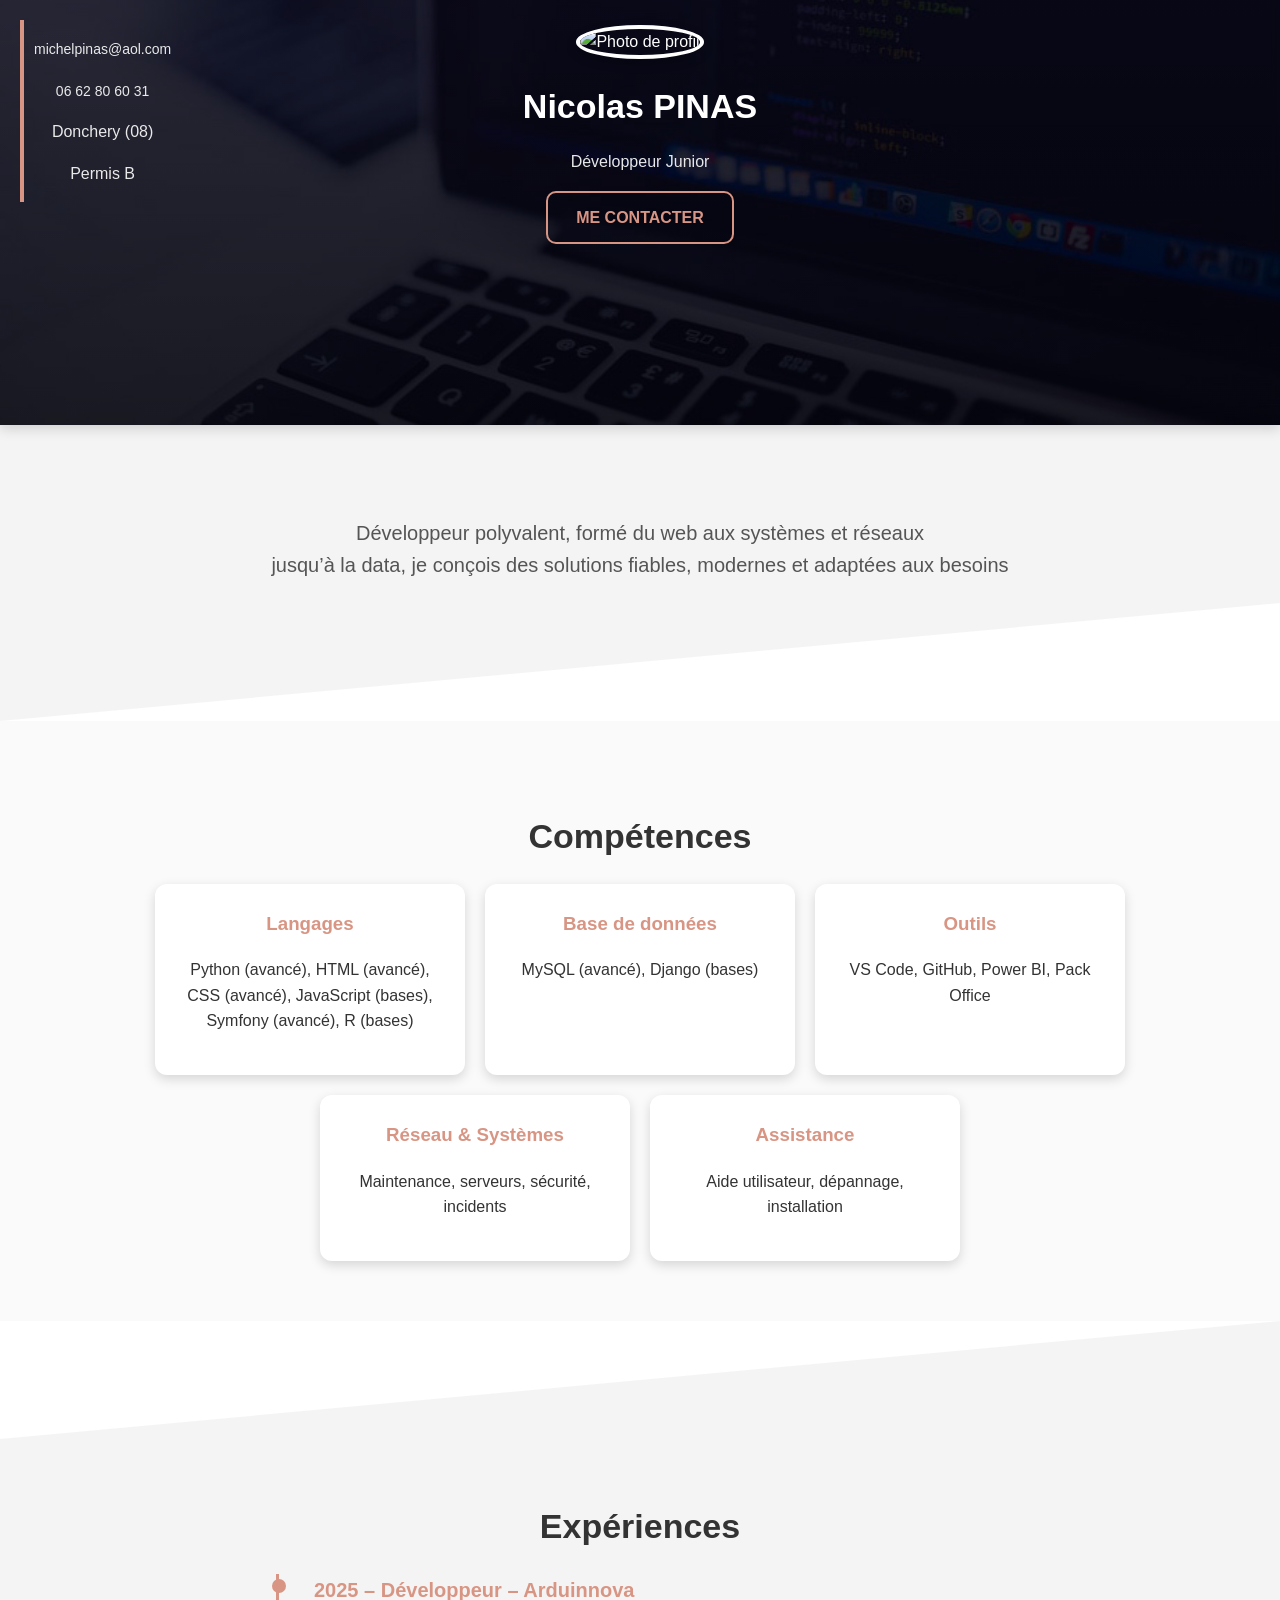
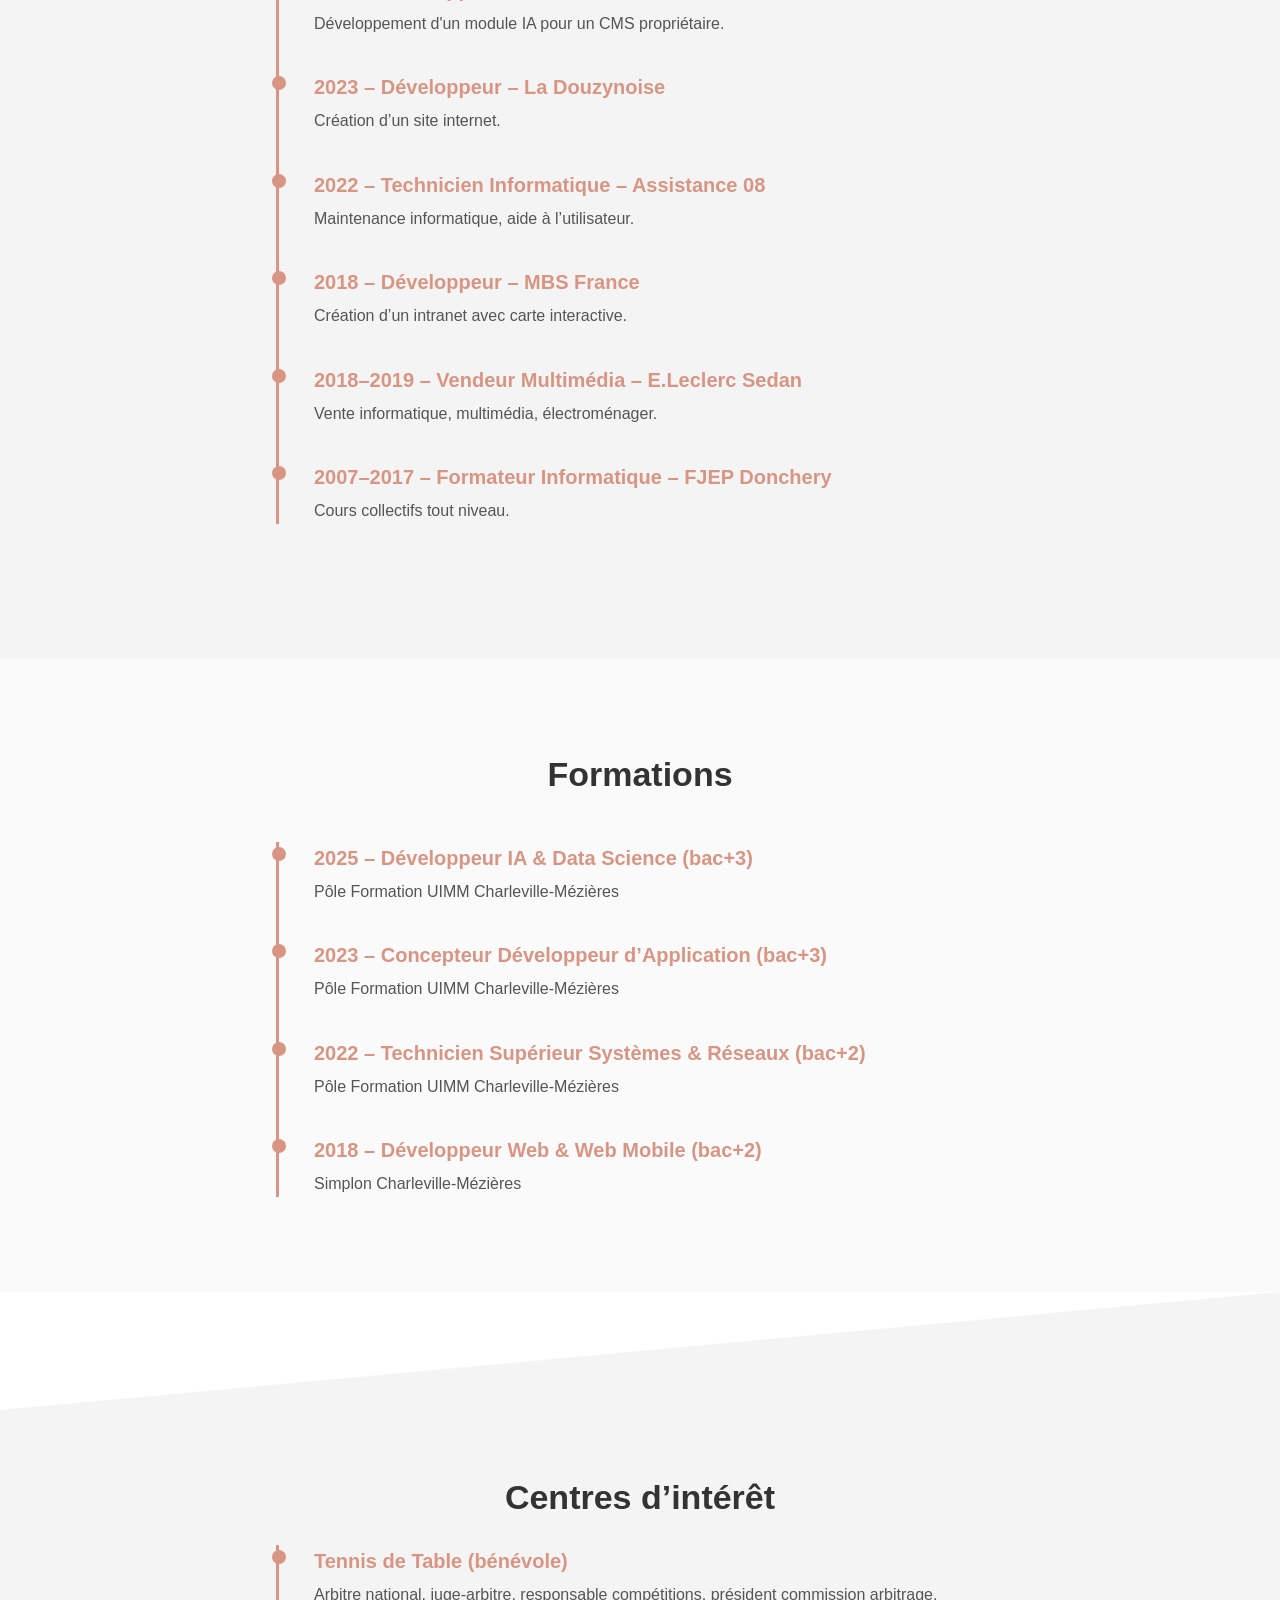
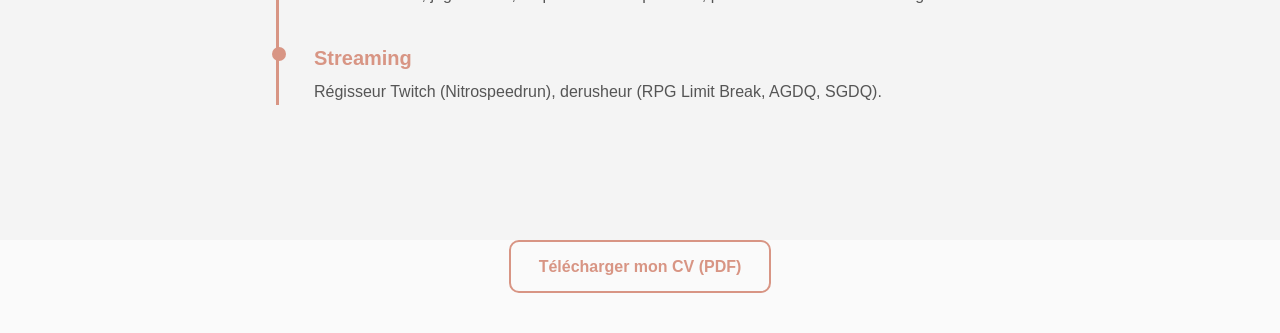
==== commit fa9ab9cc: "Add experience entry for Développeur at Arduinnova" ====
--- a/cv.html
+++ b/cv.html
@@ -91,6 +91,10 @@
       <h2>Expériences</h2>
 
       <div class="timeline">
+         <div class="timeline_item">
+          <h3>2025 – Développeur – Arduinnova</h3>
+          <p>Développement d'un module IA pour un CMS propriétaire.</p>
+        </div>
         <div class="timeline_item">
           <h3>2023 – Développeur – La Douzynoise</h3>
           <p>Création d’un site internet.</p>
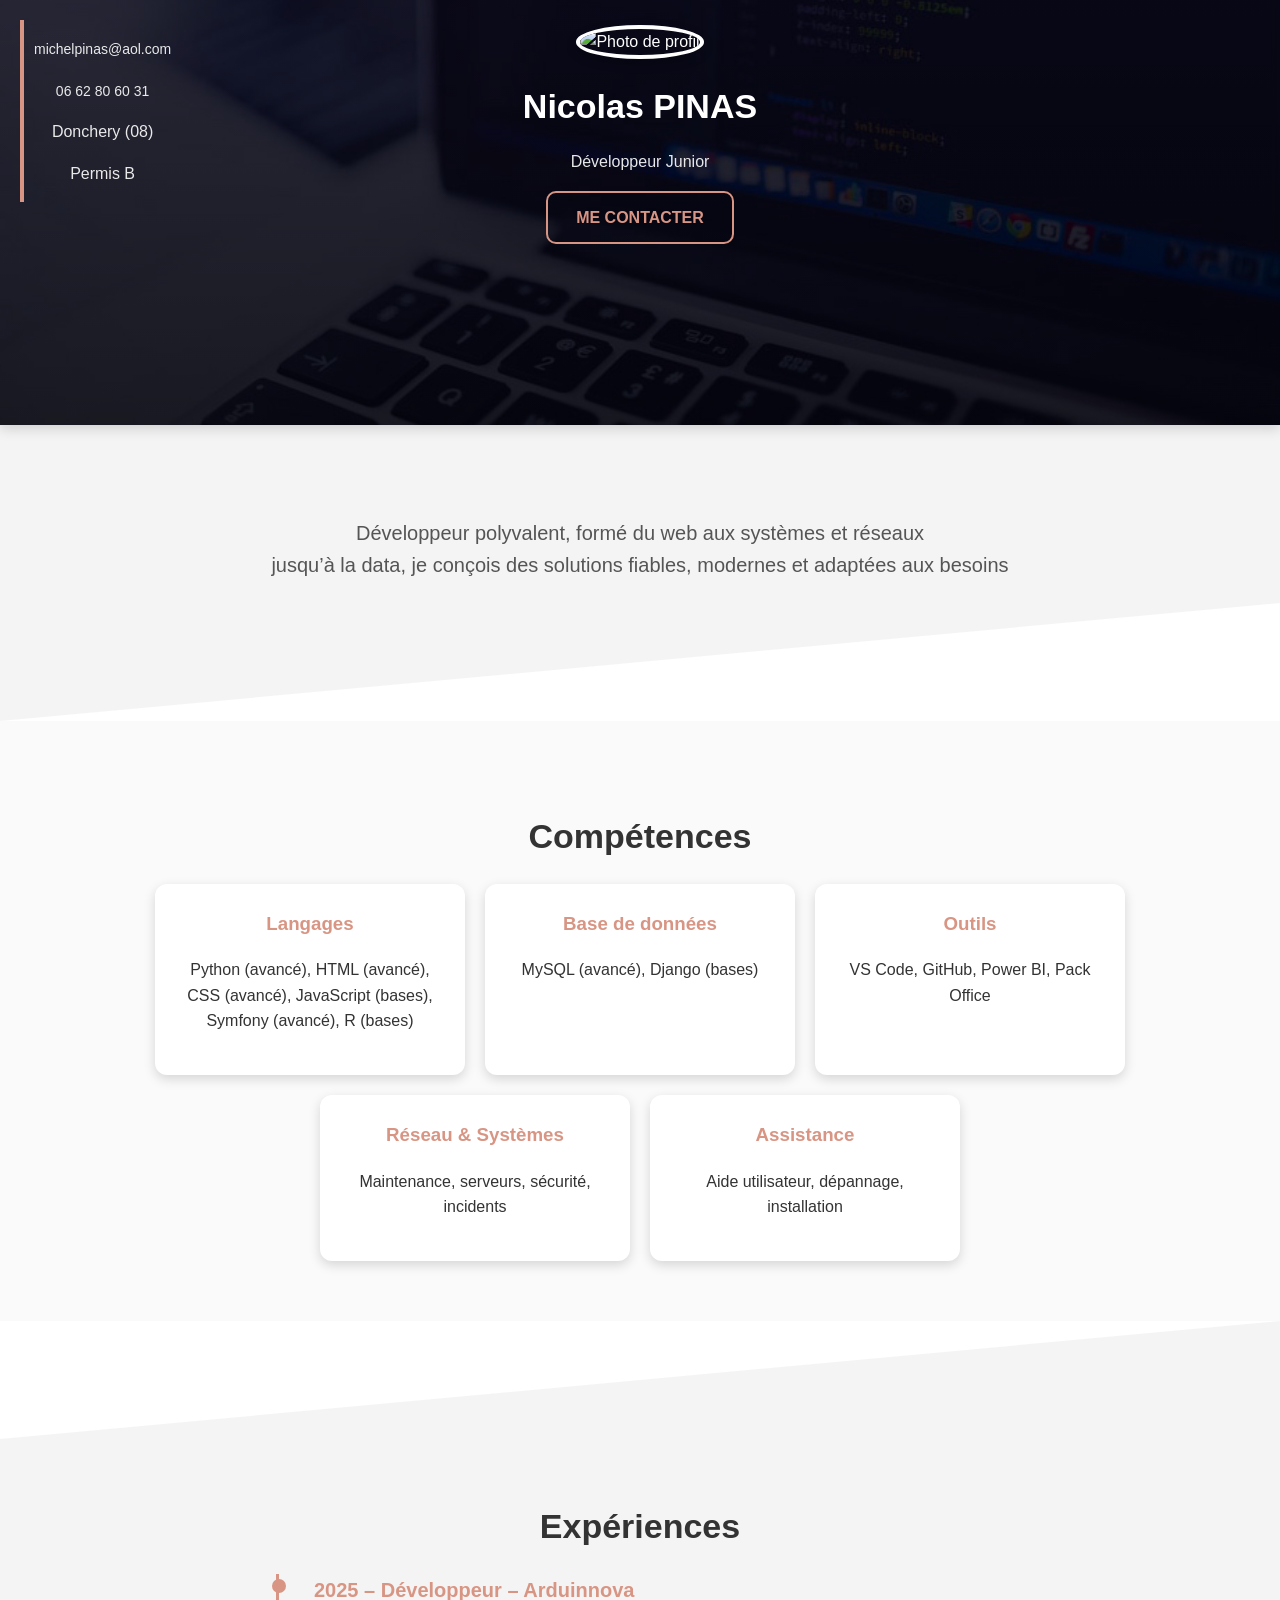
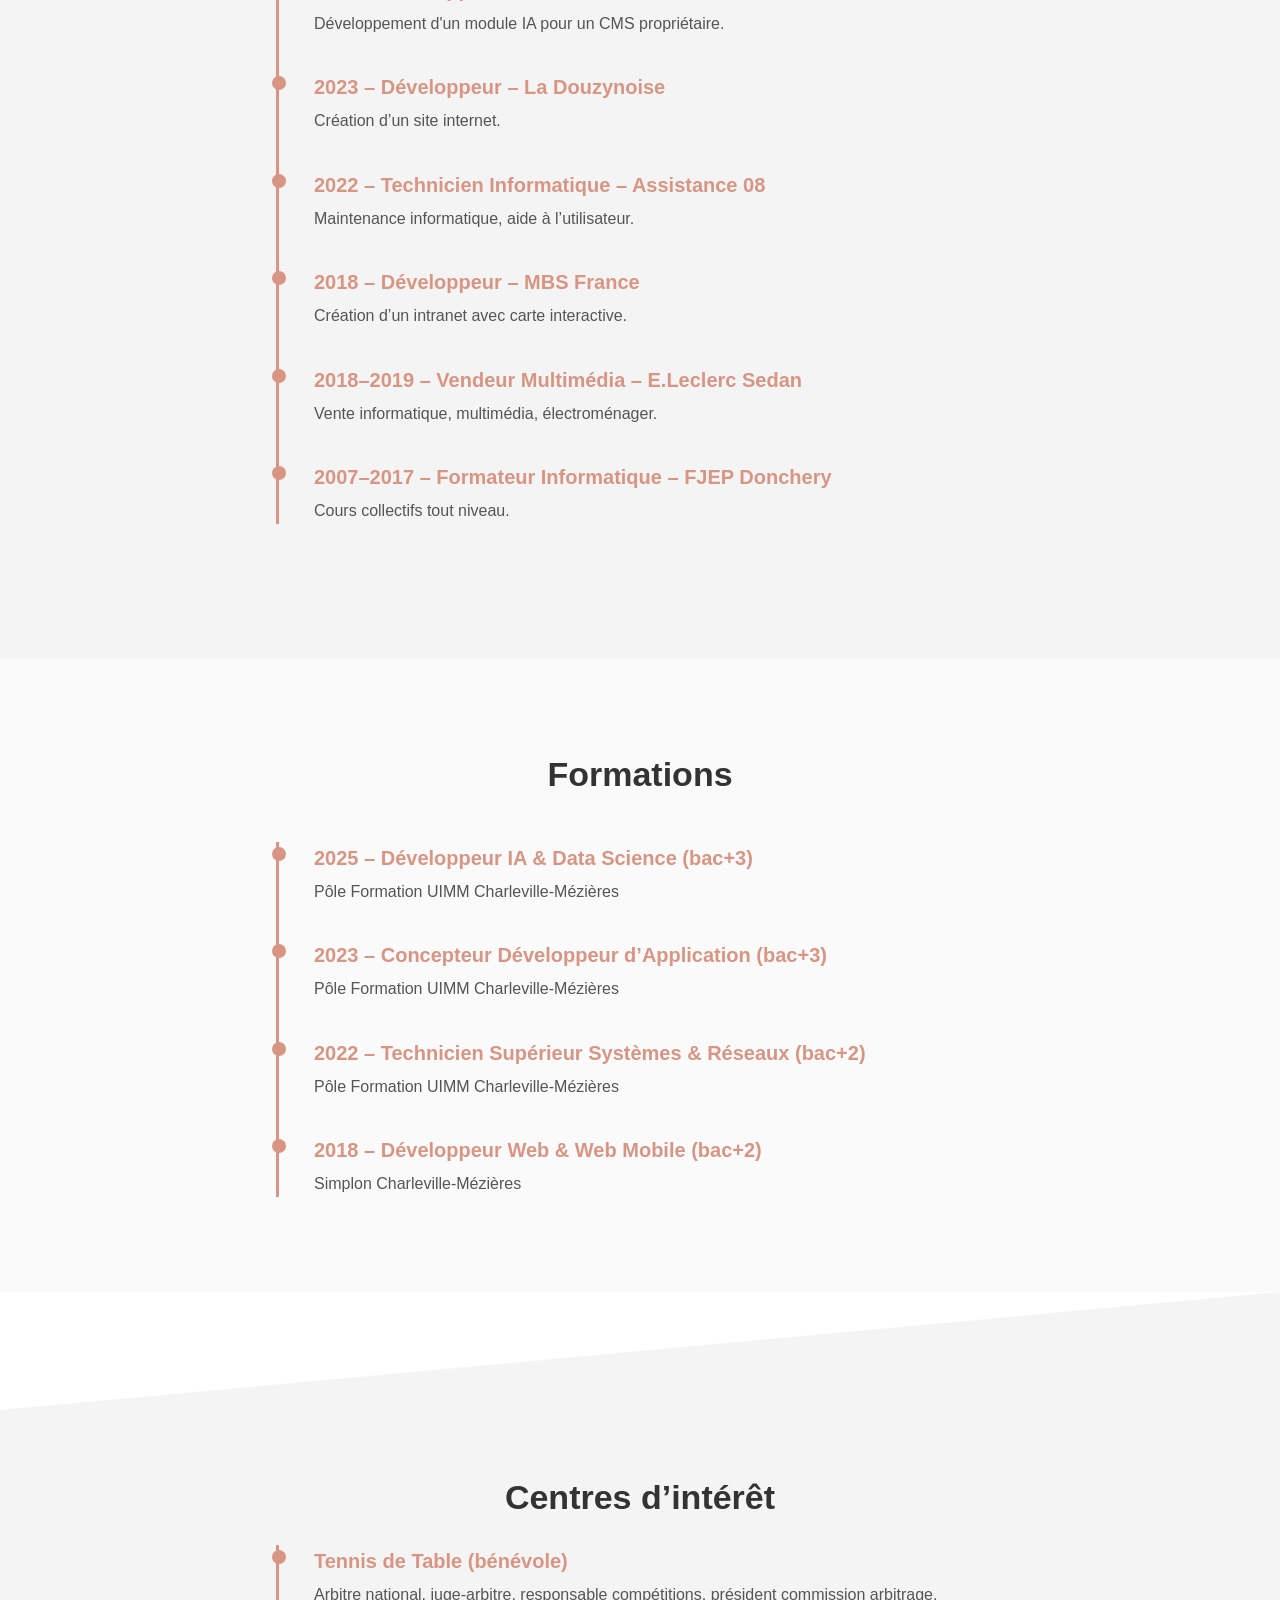
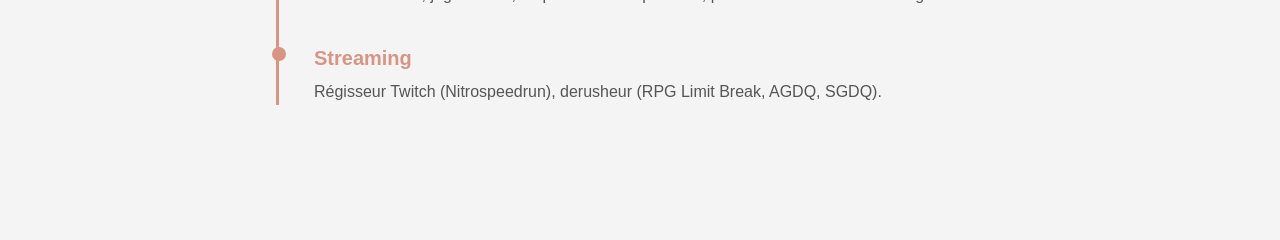
==== commit 93961f86: "Remove CV download button Removed CV download button from the HTML." ====
--- a/cv.html
+++ b/cv.html
@@ -174,11 +174,6 @@
       </div>
     </div>
 
-    <!-- BOUTON CV -->
-    <div style="text-align: center; margin-bottom: 40px">
-      <a class="boutton_cv" href="cv_Nicolas_Pinas.pdf">
-        Télécharger mon CV (PDF)
-      </a>
-    </div>
+ 
   </body>
 </html>
